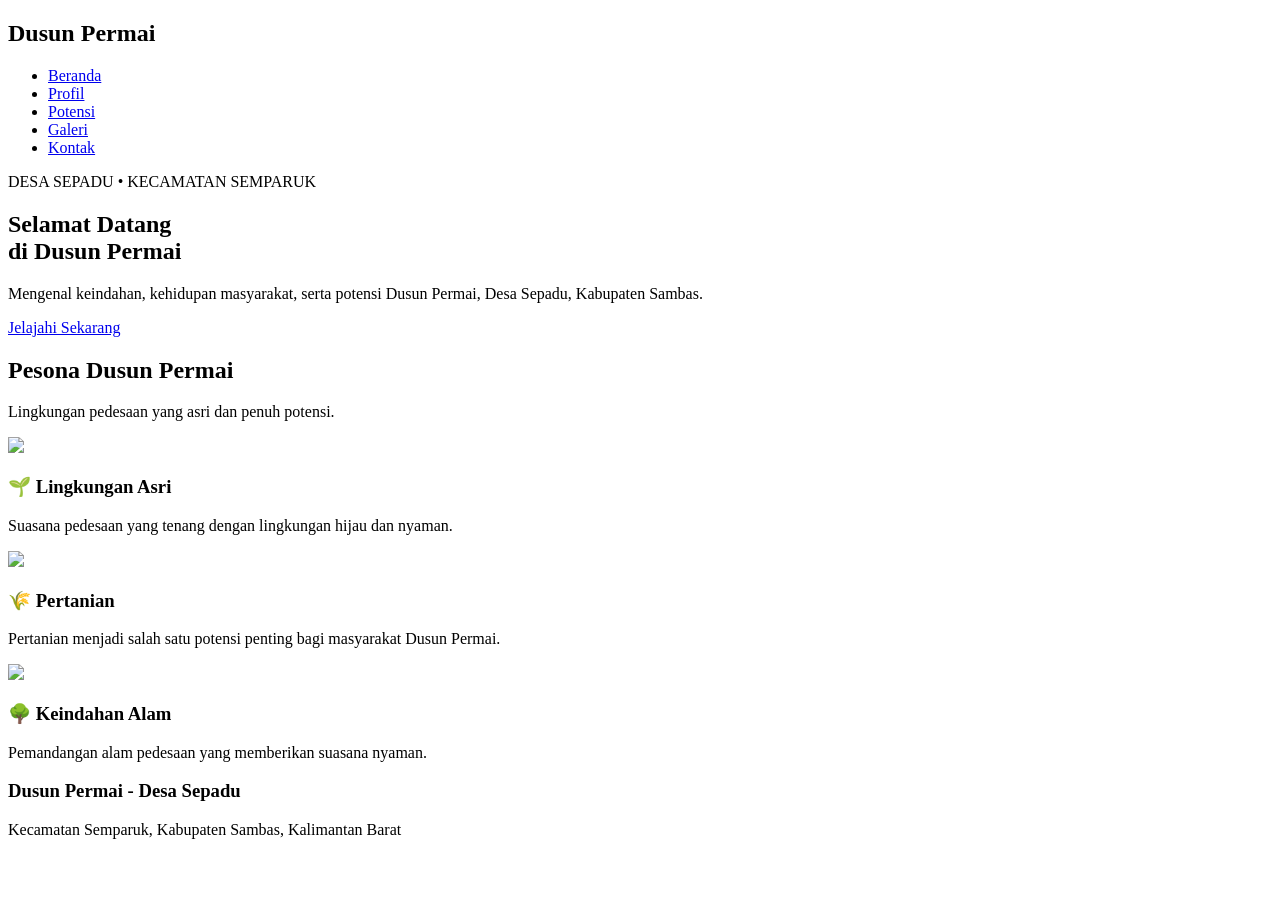
==== index.html @ 36ef9fe7 "Create index.html" ====
<!DOCTYPE html>
<html lang="id">
<head>
    <meta charset="UTF-8">
    <meta name="viewport" content="width=device-width, initial-scale=1.0">
    <title>Dusun Permai | Desa Sepadu</title>
    <link rel="stylesheet" href="style.css">
</head>

<body>

<header>
    <nav>
        <h2>Dusun <span>Permai</span></h2>

        <ul>
            <li><a href="index.html">Beranda</a></li>
            <li><a href="profil.html">Profil</a></li>
            <li><a href="potensi.html">Potensi</a></li>
            <li><a href="galeri.html">Galeri</a></li>
            <li><a href="kontak.html">Kontak</a></li>
        </ul>
    </nav>
</header>

<section class="hero">
    <div class="hero-content">
        <p>DESA SEPADU • KECAMATAN SEMPARUK</p>

        <h1>Selamat Datang<br>
        di Dusun Permai</h1>

        <p>
            Mengenal keindahan, kehidupan masyarakat,
            serta potensi Dusun Permai, Desa Sepadu,
            Kabupaten Sambas.
        </p>

        <a href="profil.html" class="btn">Jelajahi Sekarang</a>
    </div>
</section>

<section class="section">
    <div class="title">
        <h2>Pesona Dusun Permai</h2>
        <p>Lingkungan pedesaan yang asri dan penuh potensi.</p>
    </div>

    <div class="cards">

        <div class="card">
            <img src="https://images.unsplash.com/photo-1500382017468-9049fed747ef?auto=format&fit=crop&w=1000&q=80">
            <h3>🌱 Lingkungan Asri</h3>
            <p>
                Suasana pedesaan yang tenang dengan
                lingkungan hijau dan nyaman.
            </p>
        </div>

        <div class="card">
            <img src="https://images.unsplash.com/photo-1464226184884-fa280b87c399?auto=format&fit=crop&w=1000&q=80">
            <h3>🌾 Pertanian</h3>
            <p>
                Pertanian menjadi salah satu potensi
                penting bagi masyarakat Dusun Permai.
            </p>
        </div>

        <div class="card">
            <img src="https://images.unsplash.com/photo-1501854140801-50d01698950b?auto=format&fit=crop&w=1000&q=80">
            <h3>🌳 Keindahan Alam</h3>
            <p>
                Pemandangan alam pedesaan yang
                memberikan suasana nyaman.
            </p>
        </div>

    </div>
</section>

<footer>
    <h3>Dusun Permai - Desa Sepadu</h3>
    <p>Kecamatan Semparuk, Kabupaten Sambas, Kalimantan Barat</p>
</footer>

<script src="script.js"></script>

</body>
</html>
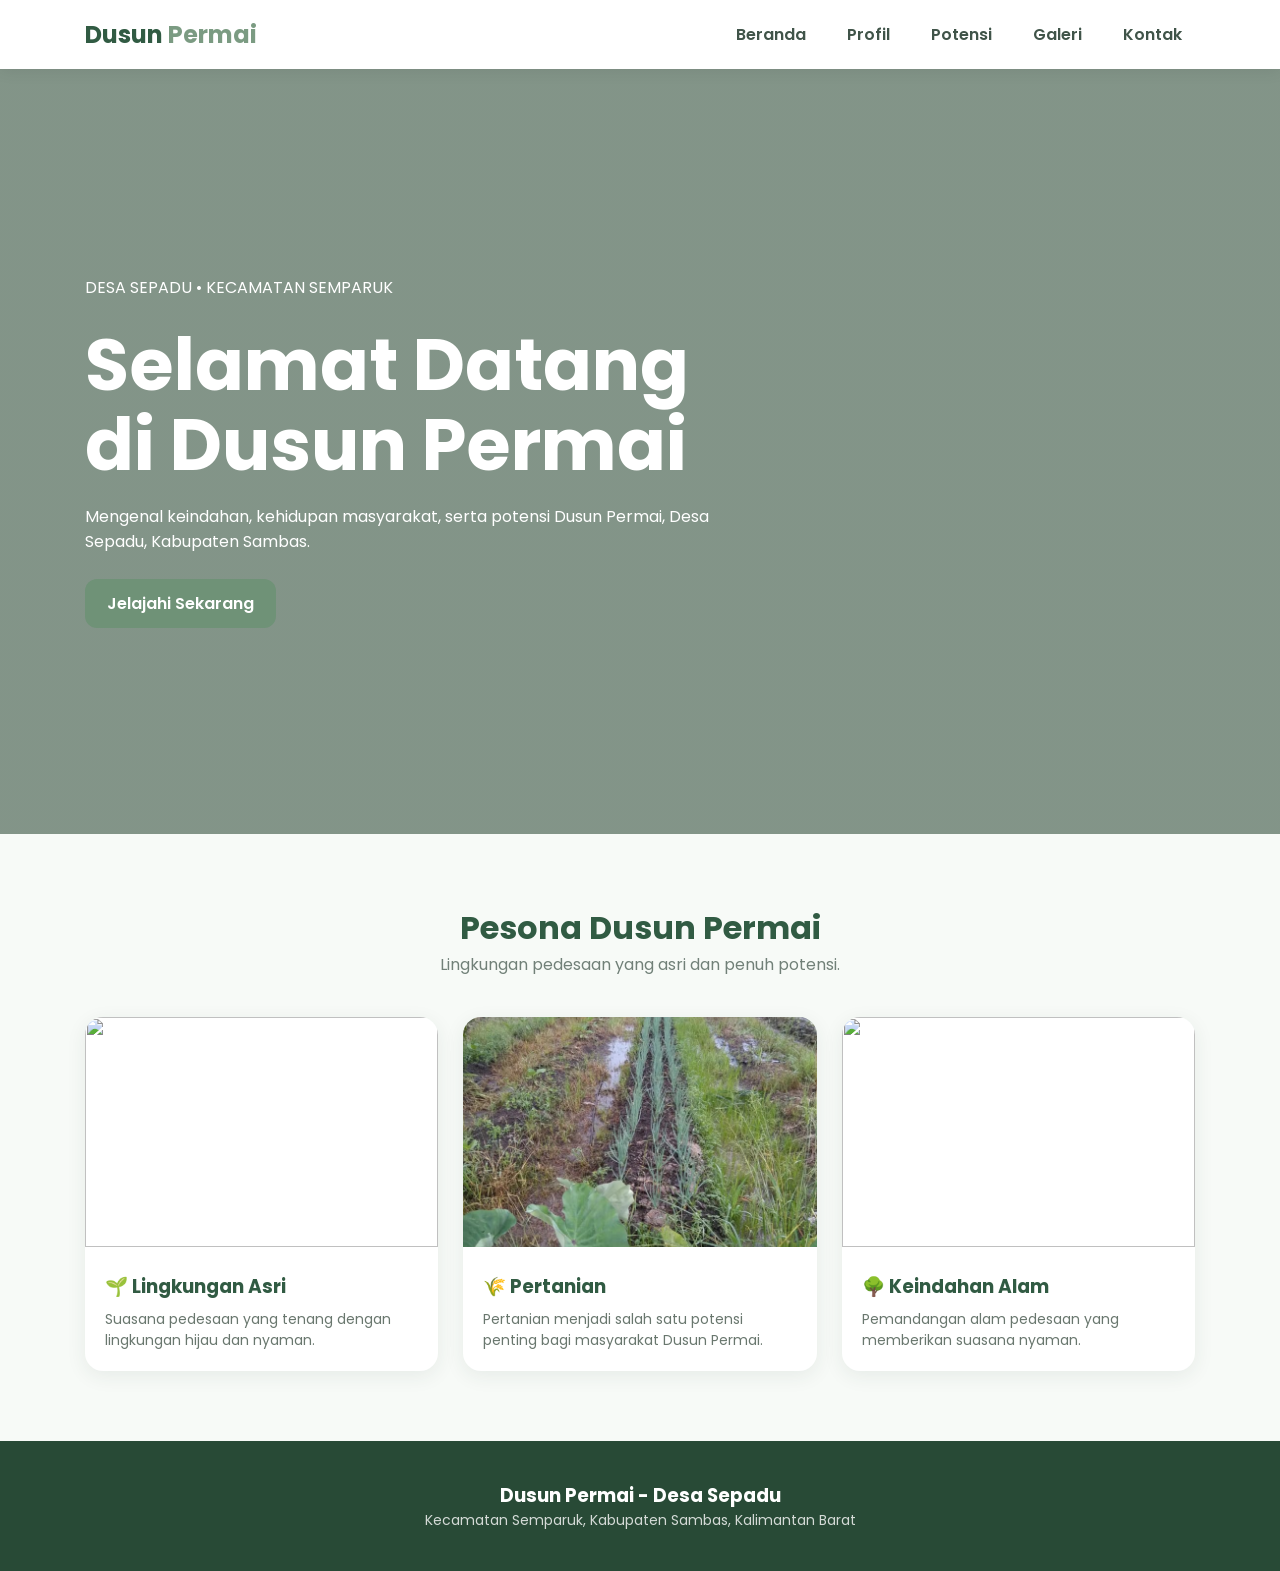
==== commit ad39265a: "Update index.html" ====
--- a/index.html
+++ b/index.html
@@ -58,7 +58,7 @@
         </div>
 
         <div class="card">
-            <img src="https://images.unsplash.com/photo-1464226184884-fa280b87c399?auto=format&fit=crop&w=1000&q=80">
+            <img src="IMG-20260902-WA0104.jpg">
             <h3>🌾 Pertanian</h3>
             <p>
                 Pertanian menjadi salah satu potensi
--- a/style.css
+++ b/style.css
@@ -0,0 +1,299 @@
+@import url('https://fonts.googleapis.com/css2?family=Poppins:wght@300;400;500;600;700;800&display=swap');
+
+* {
+    margin: 0;
+    padding: 0;
+    box-sizing: border-box;
+}
+
+html {
+    scroll-behavior: smooth;
+}
+
+body {
+    font-family: 'Poppins', sans-serif;
+    background: #f7faf7;
+    color: #304338;
+}
+
+header {
+    background: white;
+    position: sticky;
+    top: 0;
+    z-index: 1000;
+    box-shadow: 0 2px 15px rgba(0,0,0,.08);
+}
+
+nav {
+    max-width: 1150px;
+    margin: auto;
+    padding: 17px 20px;
+
+    display: flex;
+    align-items: center;
+    justify-content: space-between;
+}
+
+nav h2 {
+    color: #315b43;
+}
+
+nav h2 span {
+    color: #7b9b82;
+}
+
+nav ul {
+    display: flex;
+    gap: 15px;
+    list-style: none;
+}
+
+nav a {
+    color: #405449;
+    text-decoration: none;
+    font-weight: 600;
+    padding: 9px 13px;
+    border-radius: 10px;
+}
+
+nav a:hover {
+    background: #e8f1ea;
+    color: #315b43;
+}
+
+/* HERO */
+
+.hero {
+    min-height: 85vh;
+
+    display: flex;
+    align-items: center;
+
+    background:
+    linear-gradient(
+        rgba(35,65,45,.55),
+        rgba(35,65,45,.55)
+    ),
+    url("https://images.unsplash.com/photo-1500530855697-b586d89ba3ee?auto=format&fit=crop&w=1800&q=85");
+
+    background-size: cover;
+    background-position: center;
+}
+
+.hero-content {
+    max-width: 1150px;
+    width: 100%;
+    margin: auto;
+    padding: 30px 20px;
+    color: white;
+}
+
+.hero-content h1 {
+    font-size: clamp(40px, 7vw, 72px);
+    line-height: 1.1;
+    margin: 20px 0;
+}
+
+.hero-content p {
+    max-width: 650px;
+    margin-bottom: 25px;
+}
+
+/* BUTTON */
+
+.btn {
+    display: inline-block;
+    background: #6f9277;
+    color: white;
+
+    padding: 12px 22px;
+    border-radius: 12px;
+
+    text-decoration: none;
+    font-weight: 600;
+}
+
+.btn:hover {
+    background: #52755b;
+}
+
+/* SECTION */
+
+.section {
+    max-width: 1150px;
+    margin: auto;
+    padding: 70px 20px;
+}
+
+.title {
+    text-align: center;
+    margin-bottom: 40px;
+}
+
+.title h2 {
+    font-size: 32px;
+    color: #315b43;
+}
+
+.title p {
+    color: #718078;
+}
+
+/* CARDS */
+
+.cards {
+    display: grid;
+    grid-template-columns: repeat(3, 1fr);
+    gap: 25px;
+}
+
+.card {
+    background: white;
+    border-radius: 18px;
+    overflow: hidden;
+
+    box-shadow: 0 5px 20px rgba(38,65,47,.08);
+
+    padding-bottom: 20px;
+}
+
+.card img {
+    width: 100%;
+    height: 230px;
+    object-fit: cover;
+}
+
+.card h3,
+.card p {
+    margin-left: 20px;
+    margin-right: 20px;
+}
+
+.card h3 {
+    color: #315b43;
+    margin-top: 18px;
+}
+
+.card p {
+    color: #69776e;
+    font-size: 14px;
+    margin-top: 8px;
+}
+
+/* PAGE HEADER */
+
+.page-header {
+    padding: 90px 20px;
+    text-align: center;
+
+    color: white;
+
+    background:
+    linear-gradient(
+        rgba(42,76,54,.75),
+        rgba(42,76,54,.75)
+    ),
+    url("https://images.unsplash.com/photo-1473448912268-2022ce9509d8?auto=format&fit=crop&w=1600&q=85");
+
+    background-size: cover;
+    background-position: center;
+}
+
+.page-header h1 {
+    font-size: 45px;
+}
+
+/* CONTENT */
+
+.content {
+    background: white;
+    padding: 30px;
+    border-radius: 18px;
+
+    box-shadow: 0 5px 20px rgba(0,0,0,.06);
+
+    margin-bottom: 30px;
+}
+
+.content h2 {
+    color: #315b43;
+    margin-bottom: 15px;
+}
+
+.info {
+    background: #eaf2eb;
+    padding: 25px;
+    border-radius: 16px;
+}
+
+.info h3 {
+    color: #315b43;
+    margin-bottom: 10px;
+}
+
+/* GALLERY */
+
+.gallery {
+    display: grid;
+    grid-template-columns: repeat(3, 1fr);
+    gap: 18px;
+}
+
+.gallery img {
+    width: 100%;
+    height: 250px;
+
+    object-fit: cover;
+
+    border-radius: 16px;
+
+    transition: .3s;
+}
+
+.gallery img:hover {
+    transform: scale(1.03);
+}
+
+/* FOOTER */
+
+footer {
+    background: #284a36;
+    color: white;
+
+    text-align: center;
+
+    padding: 40px 20px;
+}
+
+footer p {
+    opacity: .8;
+    font-size: 14px;
+}
+
+/* HP */
+
+@media (max-width: 800px) {
+
+    nav {
+        flex-direction: column;
+        gap: 15px;
+    }
+
+    nav ul {
+        flex-wrap: wrap;
+        justify-content: center;
+    }
+
+    .cards {
+        grid-template-columns: 1fr;
+    }
+
+    .gallery {
+        grid-template-columns: 1fr;
+    }
+
+    .page-header h1 {
+        font-size: 36px;
+    }
+
+  }
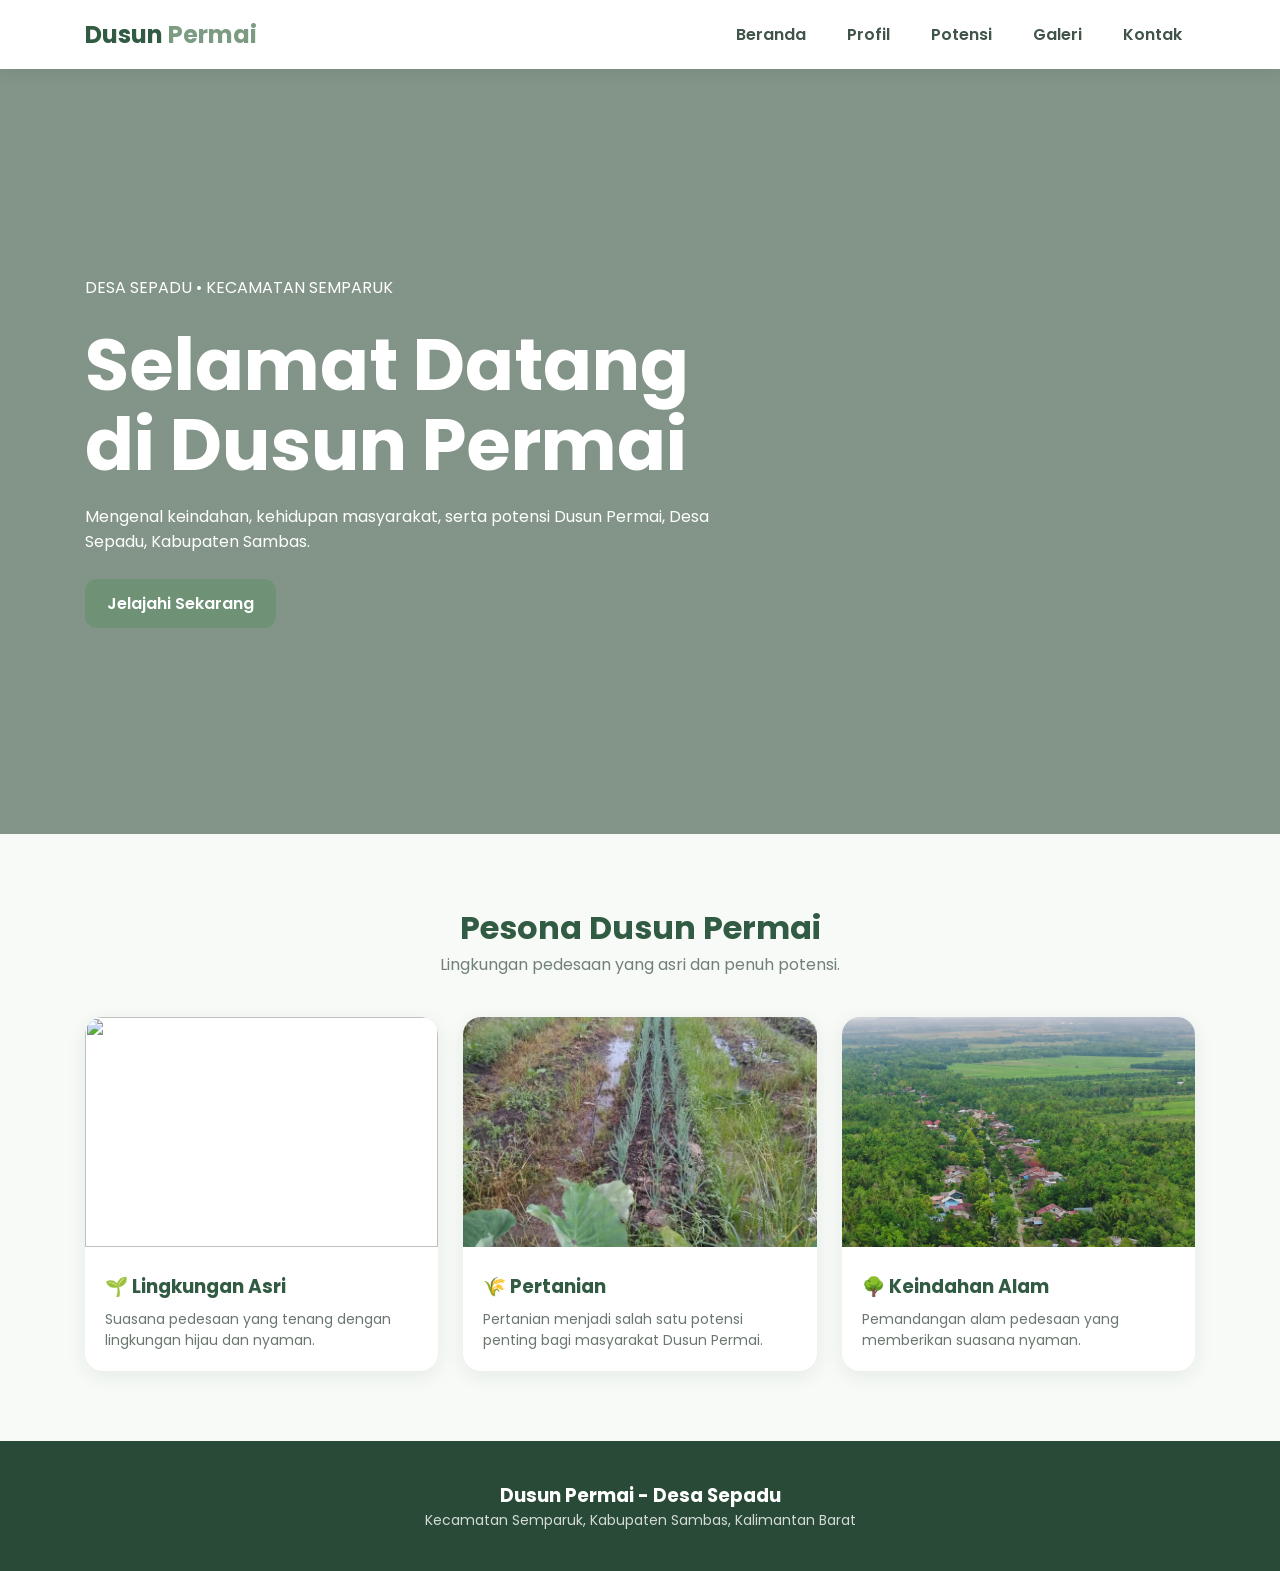
==== commit bff5a78a: "Update index.html" ====
--- a/index.html
+++ b/index.html
@@ -67,7 +67,7 @@
         </div>
 
         <div class="card">
-            <img src="https://images.unsplash.com/photo-1501854140801-50d01698950b?auto=format&fit=crop&w=1000&q=80">
+            <img src="file_000000004e2881f5bd64ad4108eb7984.png">
             <h3>🌳 Keindahan Alam</h3>
             <p>
                 Pemandangan alam pedesaan yang
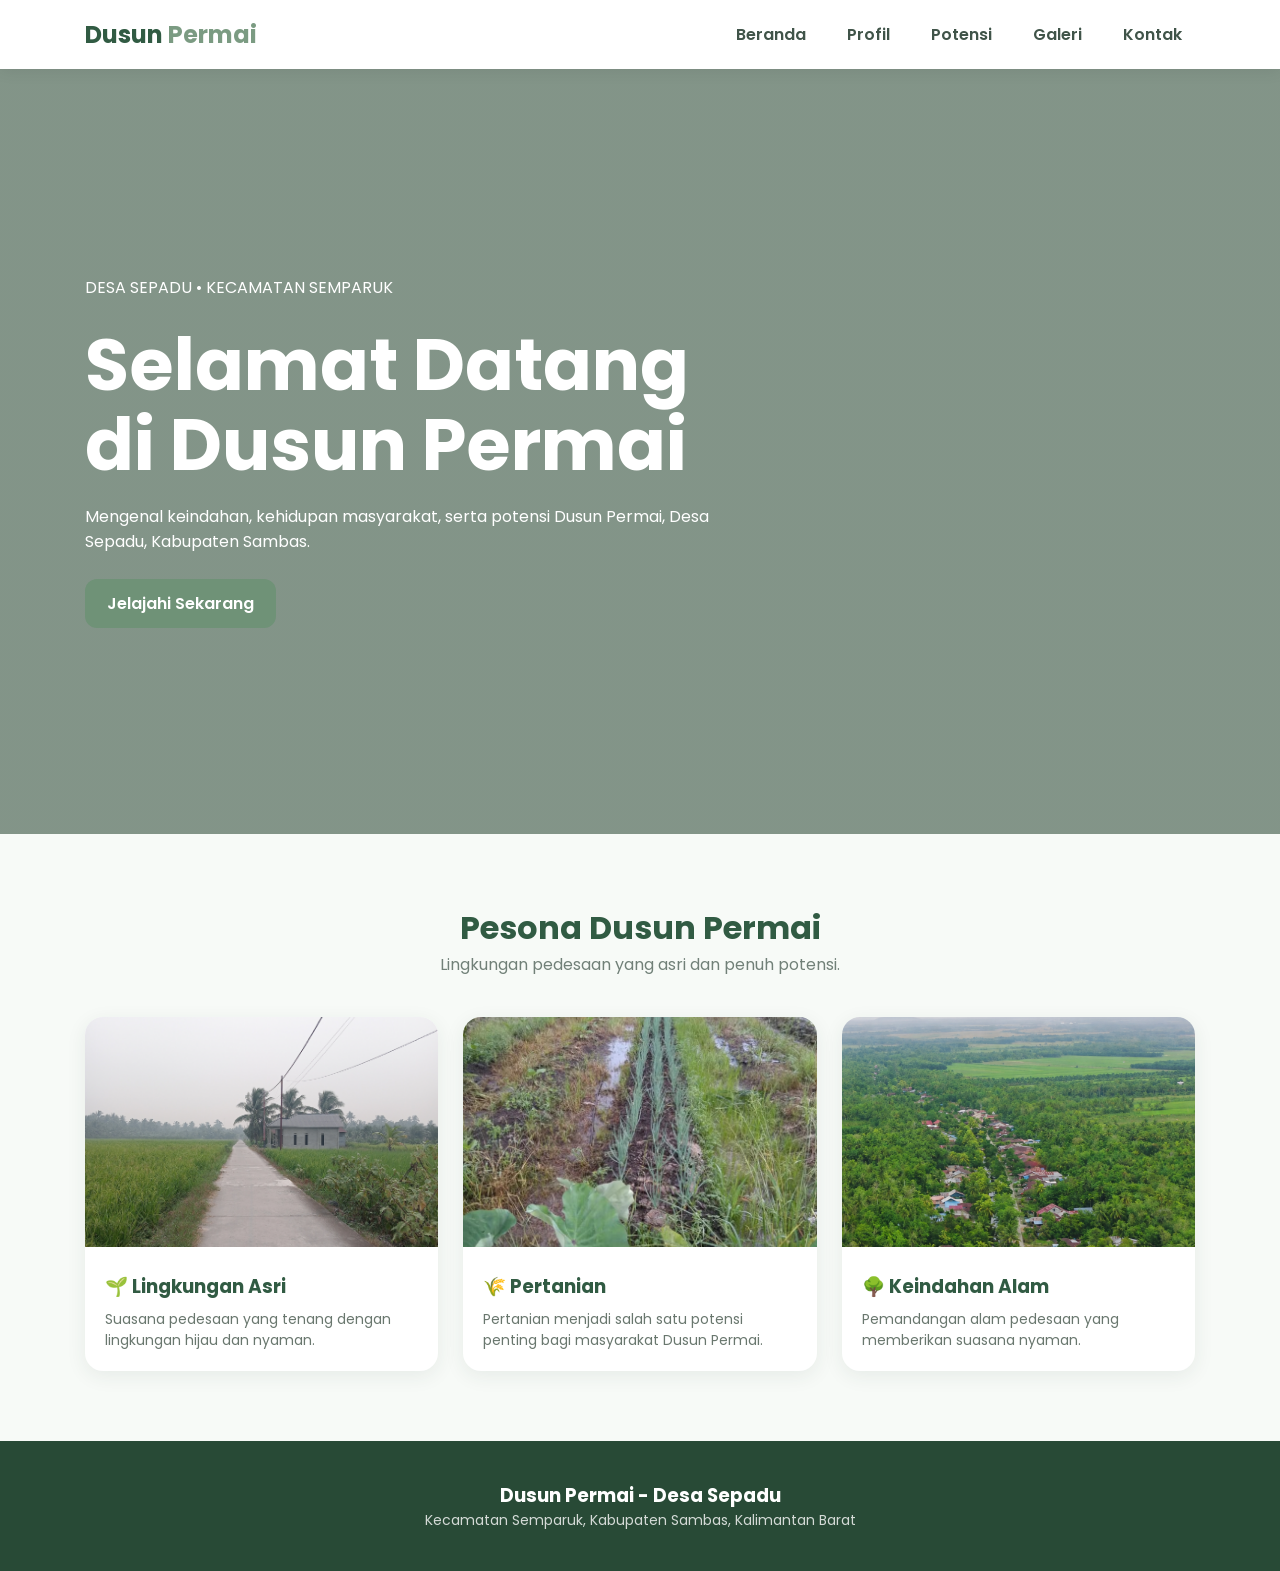
==== commit af819f8f: "Update index.html" ====
--- a/index.html
+++ b/index.html
@@ -49,7 +49,7 @@
     <div class="cards">
 
         <div class="card">
-            <img src="https://images.unsplash.com/photo-1500382017468-9049fed747ef?auto=format&fit=crop&w=1000&q=80">
+            <img src="IMG20260829140550.jpg">
             <h3>🌱 Lingkungan Asri</h3>
             <p>
                 Suasana pedesaan yang tenang dengan
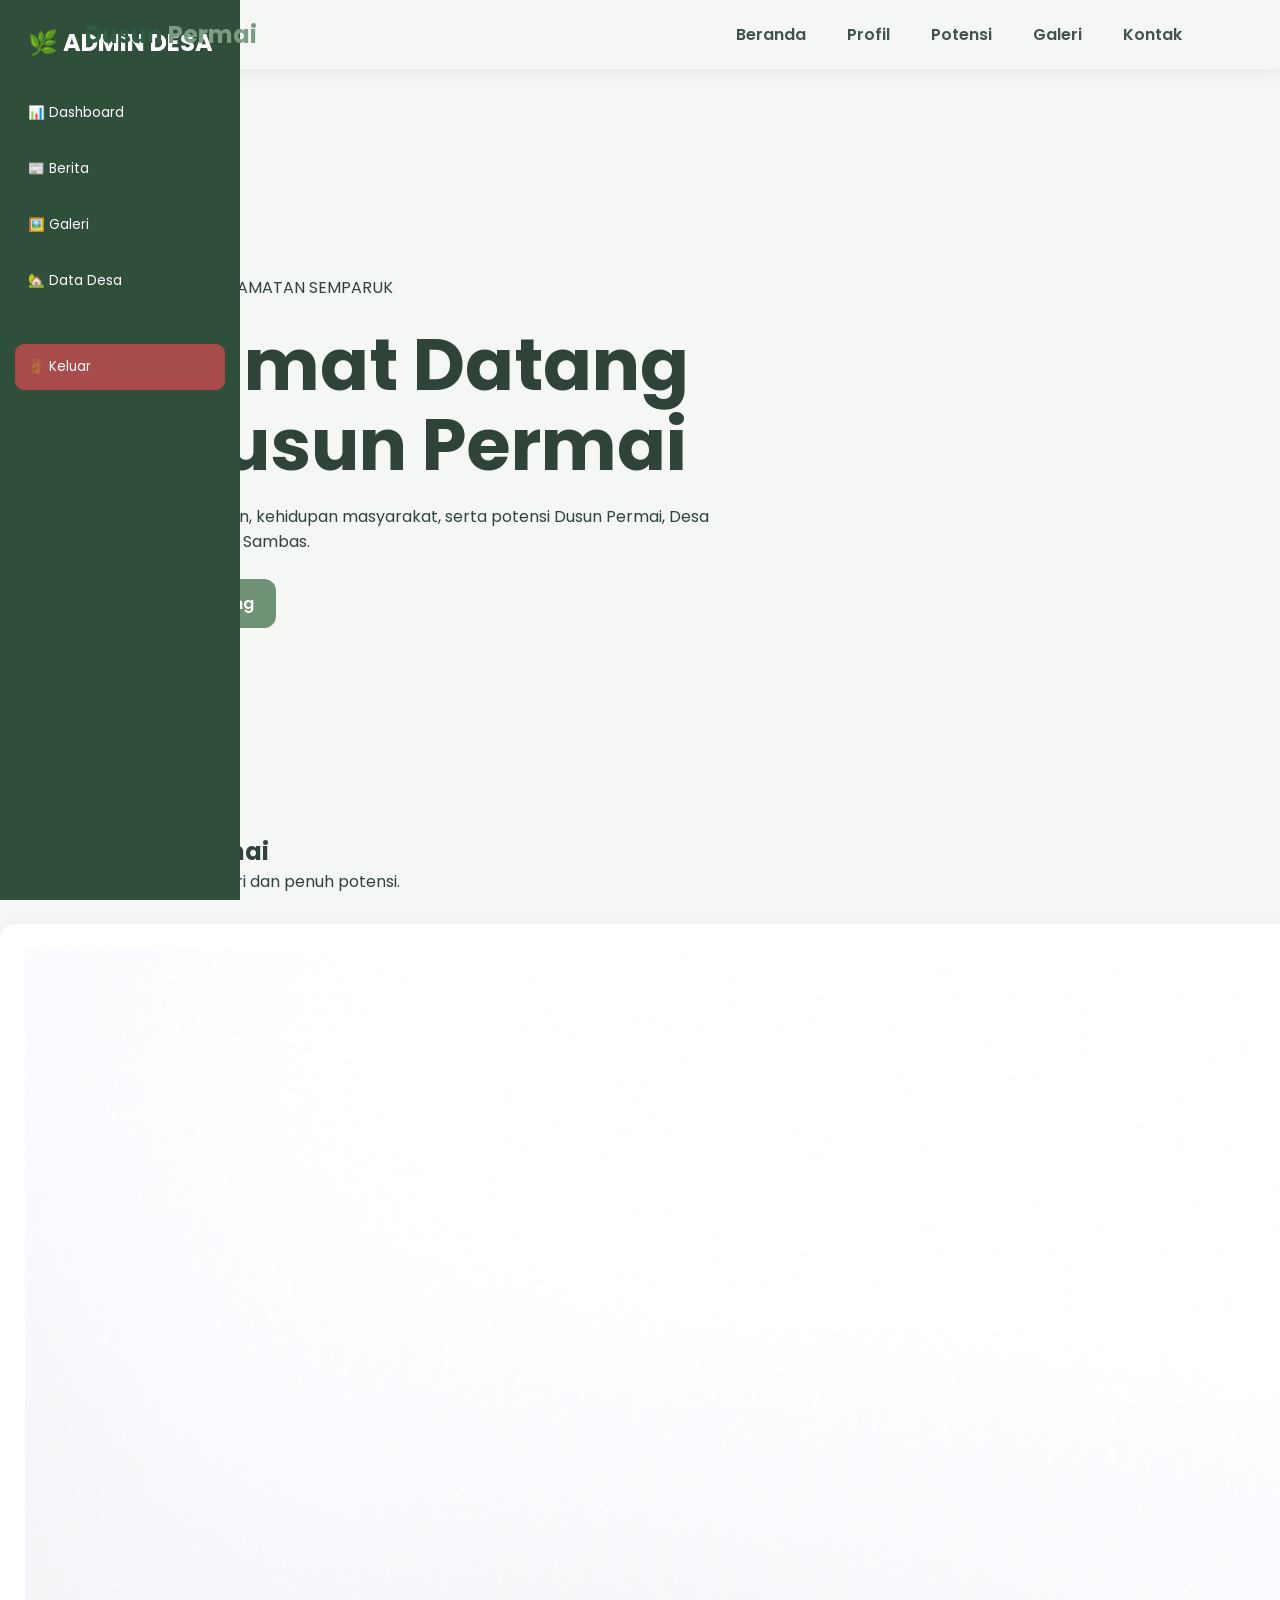
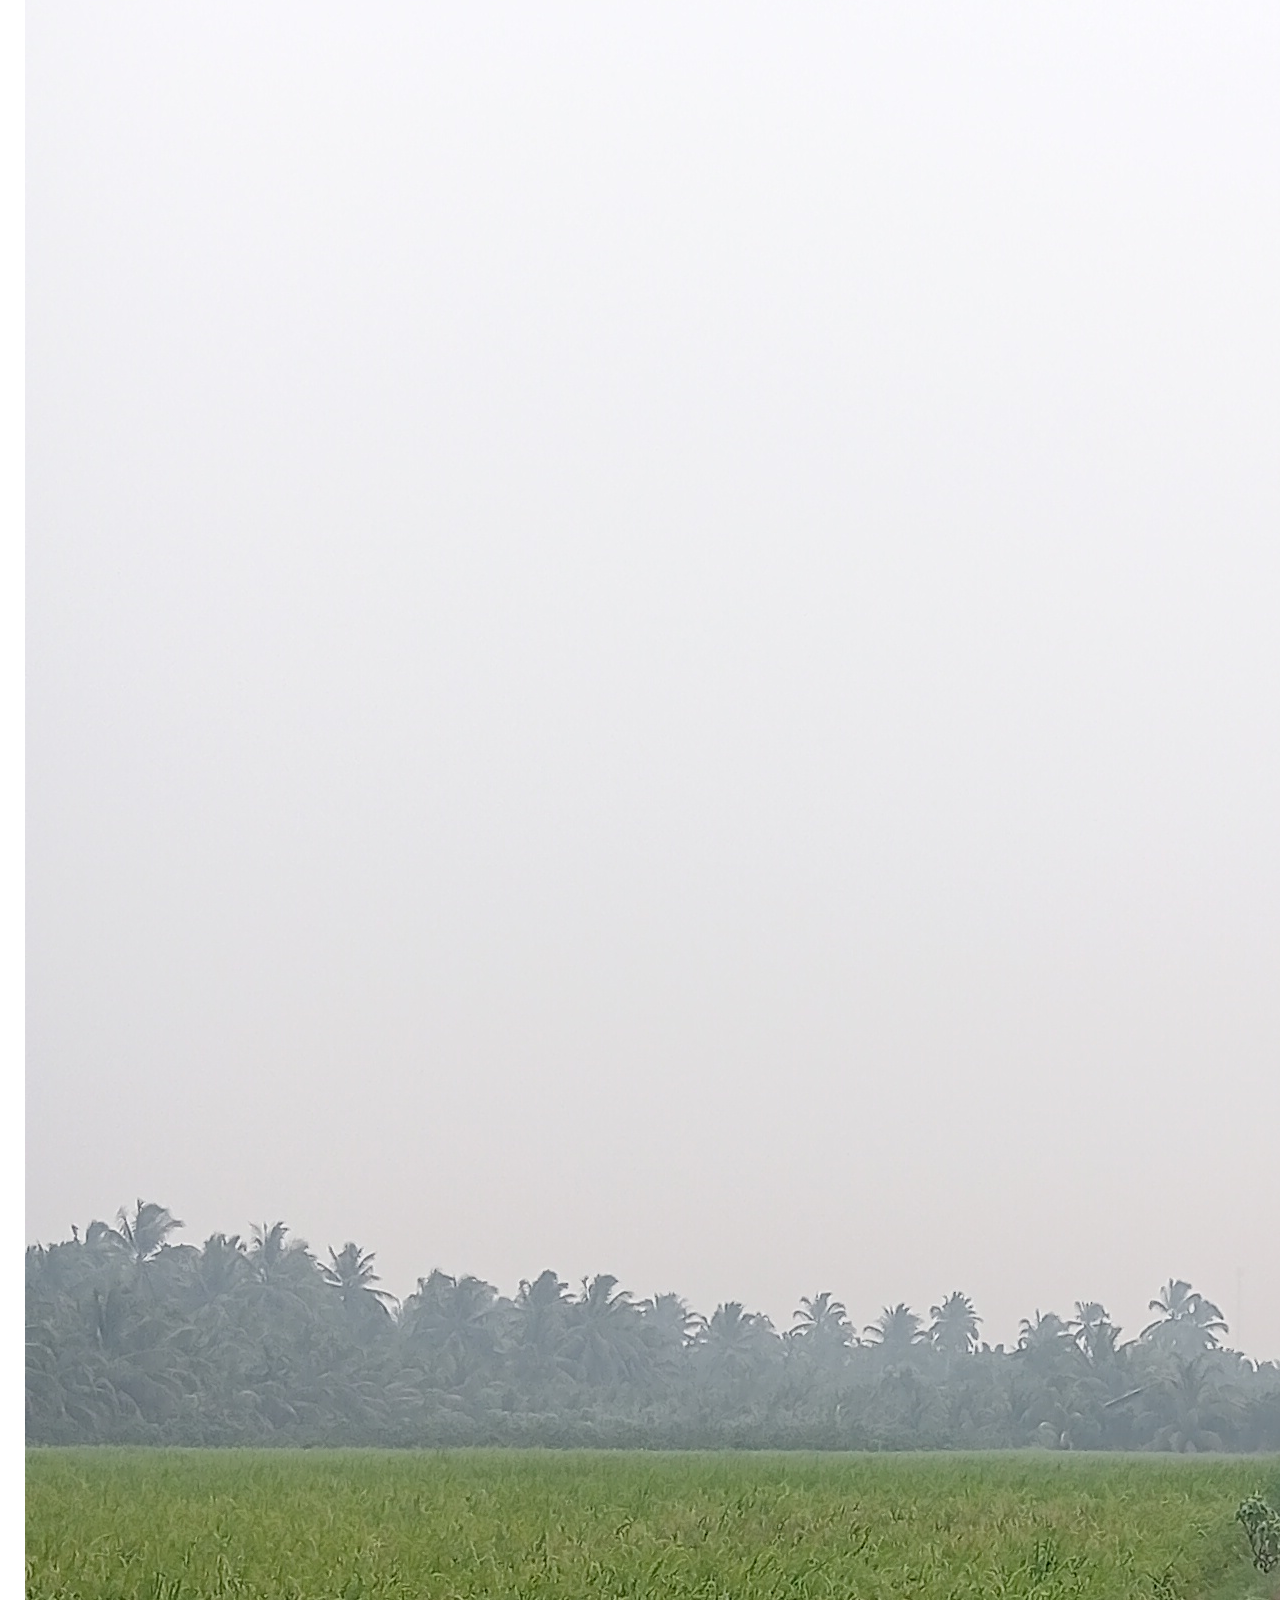
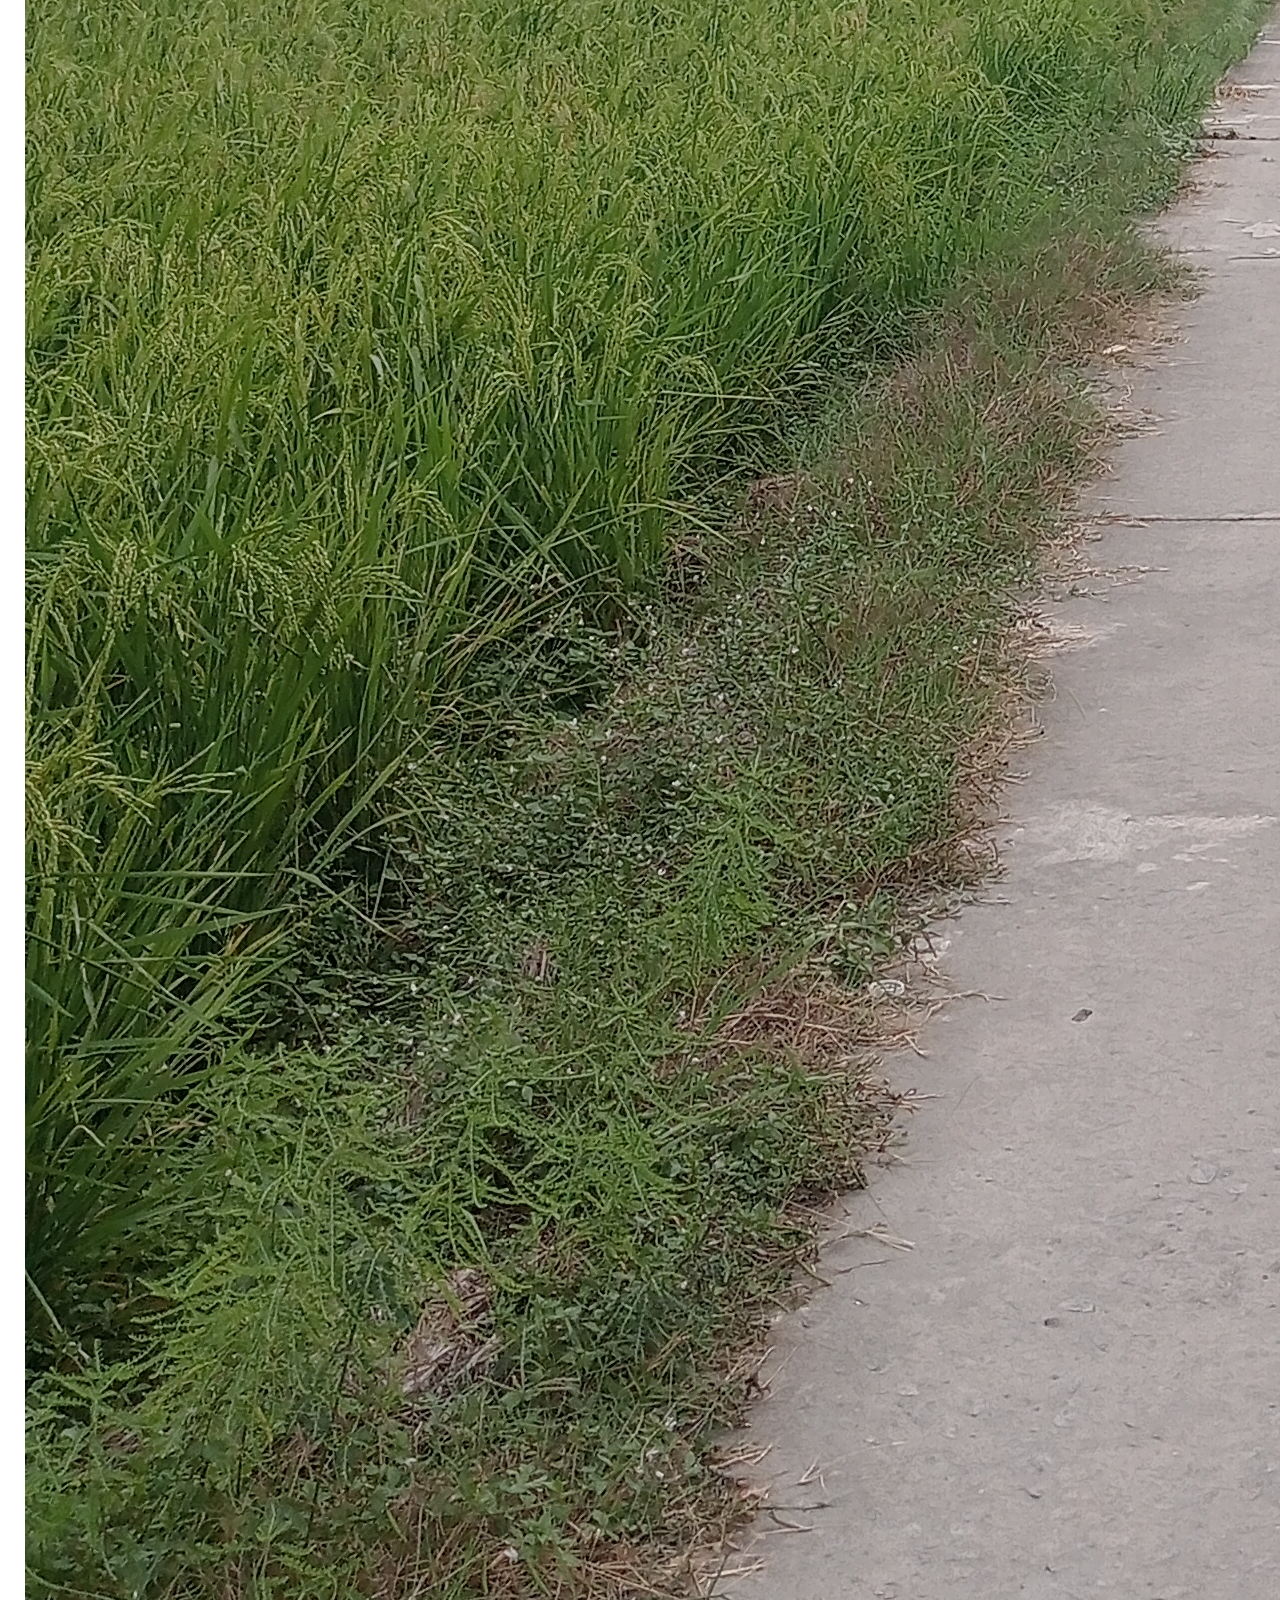
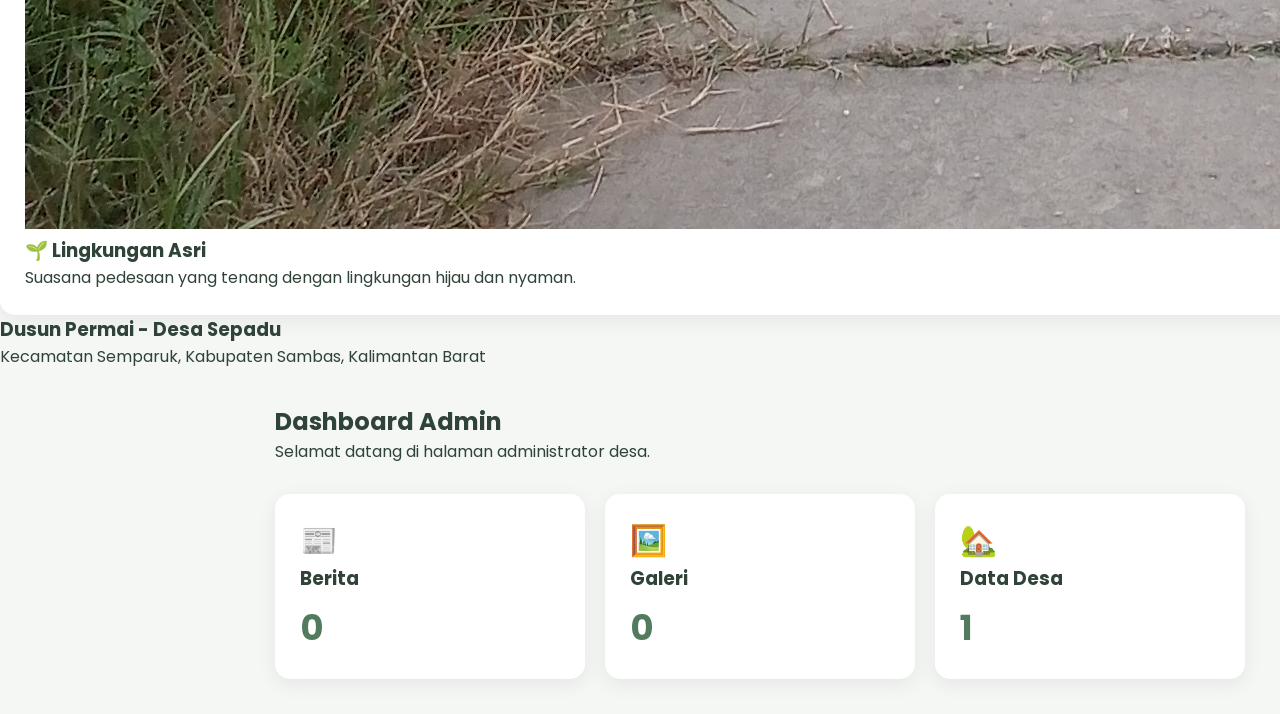
==== commit 9375e807: "Update index.html" ====
--- a/index.html
+++ b/index.html
@@ -87,3 +87,649 @@
 
 </body>
 </html>
+<!DOCTYPE html>
+<html lang="id">
+<head>
+<meta charset="UTF-8">
+<meta name="viewport" content="width=device-width, initial-scale=1.0">
+<title>Admin Panel Desa</title>
+
+<style>
+@import url('https://fonts.googleapis.com/css2?family=Poppins:wght@300;400;500;600;700&display=swap');
+
+*{
+    margin:0;
+    padding:0;
+    box-sizing:border-box;
+}
+
+body{
+    font-family:'Poppins',sans-serif;
+    background:#f4f7f4;
+    color:#304338;
+}
+
+/* SIDEBAR */
+.sidebar{
+    position:fixed;
+    left:0;
+    top:0;
+    width:240px;
+    height:100vh;
+    background:#304f3b;
+    padding:25px 15px;
+    color:white;
+}
+
+.sidebar h2{
+    text-align:center;
+    margin-bottom:30px;
+}
+
+.sidebar button{
+    width:100%;
+    padding:13px;
+    margin-bottom:10px;
+    border:0;
+    border-radius:9px;
+    background:transparent;
+    color:white;
+    text-align:left;
+    font-family:inherit;
+    cursor:pointer;
+}
+
+.sidebar button:hover{
+    background:#496b53;
+}
+
+.logout{
+    margin-top:30px;
+    background:#a84b4b !important;
+}
+
+/* CONTENT */
+.content{
+    margin-left:240px;
+    padding:35px;
+}
+
+.page{
+    display:none;
+}
+
+.page.active{
+    display:block;
+}
+
+/* CARD */
+.cards{
+    display:grid;
+    grid-template-columns:repeat(3,1fr);
+    gap:20px;
+    margin-top:30px;
+}
+
+.card{
+    background:white;
+    padding:25px;
+    border-radius:15px;
+    box-shadow:0 5px 20px rgba(0,0,0,.07);
+}
+
+.card span{
+    font-size:30px;
+}
+
+.card h2{
+    color:#527a5d;
+    font-size:35px;
+    margin-top:8px;
+}
+
+/* FORM */
+.form{
+    background:white;
+    padding:25px;
+    margin-top:25px;
+    border-radius:15px;
+    box-shadow:0 5px 20px rgba(0,0,0,.06);
+}
+
+.form input,
+.form textarea{
+    width:100%;
+    padding:13px;
+    margin:8px 0 15px;
+    border:1px solid #ddd;
+    border-radius:9px;
+    font-family:inherit;
+}
+
+.form textarea{
+    height:130px;
+    resize:vertical;
+}
+
+.form button{
+    padding:12px 20px;
+    border:0;
+    border-radius:8px;
+    background:#527a5d;
+    color:white;
+    cursor:pointer;
+}
+
+/* BERITA */
+.berita{
+    background:white;
+    padding:20px;
+    margin-top:15px;
+    border-radius:12px;
+}
+
+.hapus{
+    margin-top:12px;
+    padding:8px 15px;
+    border:0;
+    border-radius:7px;
+    background:#b84c4c;
+    color:white;
+    cursor:pointer;
+}
+
+/* GALERI */
+.gallery{
+    display:grid;
+    grid-template-columns:repeat(3,1fr);
+    gap:20px;
+    margin-top:25px;
+}
+
+.foto{
+    background:white;
+    padding:12px;
+    border-radius:12px;
+}
+
+.foto img{
+    width:100%;
+    height:180px;
+    object-fit:cover;
+    border-radius:8px;
+}
+
+.foto h4{
+    margin:10px 0;
+}
+
+/* RESPONSIVE */
+@media(max-width:800px){
+
+    .sidebar{
+        width:190px;
+    }
+
+    .content{
+        margin-left:190px;
+    }
+
+    .cards{
+        grid-template-columns:1fr;
+    }
+
+    .gallery{
+        grid-template-columns:1fr;
+    }
+}
+
+@media(max-width:600px){
+
+    .sidebar{
+        position:relative;
+        width:100%;
+        height:auto;
+    }
+
+    .sidebar button{
+        display:inline-block;
+        width:auto;
+    }
+
+    .content{
+        margin-left:0;
+        padding:20px;
+    }
+}
+</style>
+</head>
+
+<body>
+
+<!-- SIDEBAR -->
+<aside class="sidebar">
+
+    <h2>🌿 ADMIN DESA</h2>
+
+    <button onclick="buka('dashboard')">
+        📊 Dashboard
+    </button>
+
+    <button onclick="buka('berita')">
+        📰 Berita
+    </button>
+
+    <button onclick="buka('galeri')">
+        🖼️ Galeri
+    </button>
+
+    <button onclick="buka('desa')">
+        🏡 Data Desa
+    </button>
+
+    <button class="logout" onclick="logout()">
+        🚪 Keluar
+    </button>
+
+</aside>
+
+
+<!-- CONTENT -->
+<main class="content">
+
+    <!-- DASHBOARD -->
+    <section id="dashboard" class="page active">
+
+        <h1>Dashboard Admin</h1>
+        <p>Selamat datang di halaman administrator desa.</p>
+
+        <div class="cards">
+
+            <div class="card">
+                <span>📰</span>
+                <h3>Berita</h3>
+                <h2 id="totalBerita">0</h2>
+            </div>
+
+            <div class="card">
+                <span>🖼️</span>
+                <h3>Galeri</h3>
+                <h2 id="totalGaleri">0</h2>
+            </div>
+
+            <div class="card">
+                <span>🏡</span>
+                <h3>Data Desa</h3>
+                <h2>1</h2>
+            </div>
+
+        </div>
+
+    </section>
+
+
+    <!-- BERITA -->
+    <section id="berita" class="page">
+
+        <h1>📰 Kelola Berita</h1>
+
+        <div class="form">
+
+            <input
+                type="text"
+                id="judul"
+                placeholder="Judul berita">
+
+            <textarea
+                id="isi"
+                placeholder="Isi berita"></textarea>
+
+            <button onclick="tambahBerita()">
+                + Tambah Berita
+            </button>
+
+        </div>
+
+        <div id="daftarBerita"></div>
+
+    </section>
+
+
+    <!-- GALERI -->
+    <section id="galeri" class="page">
+
+        <h1>🖼️ Kelola Galeri</h1>
+
+        <div class="form">
+
+            <input
+                type="text"
+                id="namaFoto"
+                placeholder="Nama foto">
+
+            <input
+                type="text"
+                id="linkFoto"
+                placeholder="Link URL gambar">
+
+            <button onclick="tambahFoto()">
+                + Tambah Foto
+            </button>
+
+        </div>
+
+        <div id="daftarGaleri" class="gallery"></div>
+
+    </section>
+
+
+    <!-- DATA DESA -->
+    <section id="desa" class="page">
+
+        <h1>🏡 Data Desa</h1>
+
+        <div class="form">
+
+            <label>Nama Desa</label>
+            <input
+                type="text"
+                id="namaDesa"
+                value="Dusun Permai">
+
+            <label>Kecamatan</label>
+            <input
+                type="text"
+                id="kecamatan"
+                value="Semparuk">
+
+            <label>Kabupaten</label>
+            <input
+                type="text"
+                id="kabupaten"
+                value="Sambas">
+
+            <label>Deskripsi</label>
+            <textarea id="deskripsi">Dusun Permai merupakan kawasan pedesaan yang indah, asri dan nyaman.</textarea>
+
+            <button onclick="simpanData()">
+                💾 Simpan Data
+            </button>
+
+            <p id="pesan" style="margin-top:15px;"></p>
+
+        </div>
+
+    </section>
+
+</main>
+
+
+<script>
+
+/* PINDAH HALAMAN */
+
+function buka(id){
+
+    document
+    .querySelectorAll('.page')
+    .forEach(function(page){
+        page.classList.remove('active');
+    });
+
+    document
+    .getElementById(id)
+    .classList.add('active');
+}
+
+
+/* TAMBAH BERITA */
+
+function tambahBerita(){
+
+    let judul =
+        document.getElementById('judul').value;
+
+    let isi =
+        document.getElementById('isi').value;
+
+    if(judul === '' || isi === ''){
+
+        alert('Judul dan isi berita harus diisi!');
+
+        return;
+    }
+
+    let berita =
+        JSON.parse(localStorage.getItem('berita')) || [];
+
+    berita.push({
+        judul:judul,
+        isi:isi
+    });
+
+    localStorage.setItem(
+        'berita',
+        JSON.stringify(berita)
+    );
+
+    document.getElementById('judul').value='';
+    document.getElementById('isi').value='';
+
+    tampilkanBerita();
+}
+
+
+/* TAMPILKAN BERITA */
+
+function tampilkanBerita(){
+
+    let berita =
+        JSON.parse(localStorage.getItem('berita')) || [];
+
+    let box =
+        document.getElementById('daftarBerita');
+
+    box.innerHTML='';
+
+    berita.forEach(function(item,index){
+
+        box.innerHTML += `
+
+        <div class="berita">
+
+            <h3>${item.judul}</h3>
+
+            <p>${item.isi}</p>
+
+            <button
+                class="hapus"
+                onclick="hapusBerita(${index})">
+
+                Hapus
+
+            </button>
+
+        </div>
+
+        `;
+    });
+
+    document.getElementById(
+        'totalBerita'
+    ).innerText=berita.length;
+}
+
+
+/* HAPUS BERITA */
+
+function hapusBerita(index){
+
+    let berita =
+        JSON.parse(localStorage.getItem('berita')) || [];
+
+    berita.splice(index,1);
+
+    localStorage.setItem(
+        'berita',
+        JSON.stringify(berita)
+    );
+
+    tampilkanBerita();
+}
+
+
+/* TAMBAH FOTO */
+
+function tambahFoto(){
+
+    let nama =
+        document.getElementById('namaFoto').value;
+
+    let link =
+        document.getElementById('linkFoto').value;
+
+    if(nama === '' || link === ''){
+
+        alert('Nama dan link foto harus diisi!');
+
+        return;
+    }
+
+    let galeri =
+        JSON.parse(localStorage.getItem('galeri')) || [];
+
+    galeri.push({
+        nama:nama,
+        link:link
+    });
+
+    localStorage.setItem(
+        'galeri',
+        JSON.stringify(galeri)
+    );
+
+    document.getElementById('namaFoto').value='';
+    document.getElementById('linkFoto').value='';
+
+    tampilkanGaleri();
+}
+
+
+/* TAMPILKAN GALERI */
+
+function tampilkanGaleri(){
+
+    let galeri =
+        JSON.parse(localStorage.getItem('galeri')) || [];
+
+    let box =
+        document.getElementById('daftarGaleri');
+
+    box.innerHTML='';
+
+    galeri.forEach(function(item,index){
+
+        box.innerHTML += `
+
+        <div class="foto">
+
+            <img
+                src="${item.link}"
+                alt="${item.nama}">
+
+            <h4>${item.nama}</h4>
+
+            <button
+                class="hapus"
+                onclick="hapusFoto(${index})">
+
+                Hapus
+
+            </button>
+
+        </div>
+
+        `;
+    });
+
+    document.getElementById(
+        'totalGaleri'
+    ).innerText=galeri.length;
+}
+
+
+/* HAPUS FOTO */
+
+function hapusFoto(index){
+
+    let galeri =
+        JSON.parse(localStorage.getItem('galeri')) || [];
+
+    galeri.splice(index,1);
+
+    localStorage.setItem(
+        'galeri',
+        JSON.stringify(galeri)
+    );
+
+    tampilkanGaleri();
+}
+
+
+/* SIMPAN DATA DESA */
+
+function simpanData(){
+
+    let data={
+
+        desa:
+        document.getElementById('namaDesa').value,
+
+        kecamatan:
+        document.getElementById('kecamatan').value,
+
+        kabupaten:
+        document.getElementById('kabupaten').value,
+
+        deskripsi:
+        document.getElementById('deskripsi').value
+    };
+
+    localStorage.setItem(
+        'dataDesa',
+        JSON.stringify(data)
+    );
+
+    document.getElementById(
+        'pesan'
+    ).innerHTML =
+    '✅ Data desa berhasil disimpan!';
+}
+
+
+/* LOGOUT */
+
+function logout(){
+
+    if(confirm('Apakah kamu yakin ingin keluar?')){
+
+        window.location.href='index.html';
+
+    }
+}
+
+
+/* JALANKAN SAAT DIBUKA */
+
+window.onload=function(){
+
+    tampilkanBerita();
+
+    tampilkanGaleri();
+
+};
+
+</script>
+
+</body>
+    </html>
--- a/style.css
+++ b/style.css
@@ -12,12 +12,10 @@
 
 body {
     font-family: 'Poppins', sans-serif;
-    background: #f7faf7;
     color: #304338;
 }
 
 header {
-    background: white;
     position: sticky;
     top: 0;
     z-index: 1000;
@@ -28,7 +26,6 @@
     max-width: 1150px;
     margin: auto;
     padding: 17px 20px;
-
     display: flex;
     align-items: center;
     justify-content: space-between;
@@ -57,7 +54,6 @@
 }
 
 nav a:hover {
-    background: #e8f1ea;
     color: #315b43;
 }
 
@@ -65,19 +61,8 @@
 
 .hero {
     min-height: 85vh;
-
     display: flex;
     align-items: center;
-
-    background:
-    linear-gradient(
-        rgba(35,65,45,.55),
-        rgba(35,65,45,.55)
-    ),
-    url("https://images.unsplash.com/photo-1500530855697-b586d89ba3ee?auto=format&fit=crop&w=1800&q=85");
-
-    background-size: cover;
-    background-position: center;
 }
 
 .hero-content {
@@ -85,7 +70,7 @@
     width: 100%;
     margin: auto;
     padding: 30px 20px;
-    color: white;
+    color: #304338;
 }
 
 .hero-content h1 {
@@ -105,195 +90,7 @@
     display: inline-block;
     background: #6f9277;
     color: white;
-
     padding: 12px 22px;
     border-radius: 12px;
-
     text-decoration: none;
-    font-weight: 600;
-}
-
-.btn:hover {
-    background: #52755b;
-}
-
-/* SECTION */
-
-.section {
-    max-width: 1150px;
-    margin: auto;
-    padding: 70px 20px;
-}
-
-.title {
-    text-align: center;
-    margin-bottom: 40px;
-}
-
-.title h2 {
-    font-size: 32px;
-    color: #315b43;
-}
-
-.title p {
-    color: #718078;
-}
-
-/* CARDS */
-
-.cards {
-    display: grid;
-    grid-template-columns: repeat(3, 1fr);
-    gap: 25px;
-}
-
-.card {
-    background: white;
-    border-radius: 18px;
-    overflow: hidden;
-
-    box-shadow: 0 5px 20px rgba(38,65,47,.08);
-
-    padding-bottom: 20px;
-}
-
-.card img {
-    width: 100%;
-    height: 230px;
-    object-fit: cover;
-}
-
-.card h3,
-.card p {
-    margin-left: 20px;
-    margin-right: 20px;
-}
-
-.card h3 {
-    color: #315b43;
-    margin-top: 18px;
-}
-
-.card p {
-    color: #69776e;
-    font-size: 14px;
-    margin-top: 8px;
-}
-
-/* PAGE HEADER */
-
-.page-header {
-    padding: 90px 20px;
-    text-align: center;
-
-    color: white;
-
-    background:
-    linear-gradient(
-        rgba(42,76,54,.75),
-        rgba(42,76,54,.75)
-    ),
-    url("https://images.unsplash.com/photo-1473448912268-2022ce9509d8?auto=format&fit=crop&w=1600&q=85");
-
-    background-size: cover;
-    background-position: center;
-}
-
-.page-header h1 {
-    font-size: 45px;
-}
-
-/* CONTENT */
-
-.content {
-    background: white;
-    padding: 30px;
-    border-radius: 18px;
-
-    box-shadow: 0 5px 20px rgba(0,0,0,.06);
-
-    margin-bottom: 30px;
-}
-
-.content h2 {
-    color: #315b43;
-    margin-bottom: 15px;
-}
-
-.info {
-    background: #eaf2eb;
-    padding: 25px;
-    border-radius: 16px;
-}
-
-.info h3 {
-    color: #315b43;
-    margin-bottom: 10px;
-}
-
-/* GALLERY */
-
-.gallery {
-    display: grid;
-    grid-template-columns: repeat(3, 1fr);
-    gap: 18px;
-}
-
-.gallery img {
-    width: 100%;
-    height: 250px;
-
-    object-fit: cover;
-
-    border-radius: 16px;
-
-    transition: .3s;
-}
-
-.gallery img:hover {
-    transform: scale(1.03);
-}
-
-/* FOOTER */
-
-footer {
-    background: #284a36;
-    color: white;
-
-    text-align: center;
-
-    padding: 40px 20px;
-}
-
-footer p {
-    opacity: .8;
-    font-size: 14px;
-}
-
-/* HP */
-
-@media (max-width: 800px) {
-
-    nav {
-        flex-direction: column;
-        gap: 15px;
-    }
-
-    nav ul {
-        flex-wrap: wrap;
-        justify-content: center;
-    }
-
-    .cards {
-        grid-template-columns: 1fr;
-    }
-
-    .gallery {
-        grid-template-columns: 1fr;
-    }
-
-    .page-header h1 {
-        font-size: 36px;
-    }
-
-  }
+    font-weight: 600
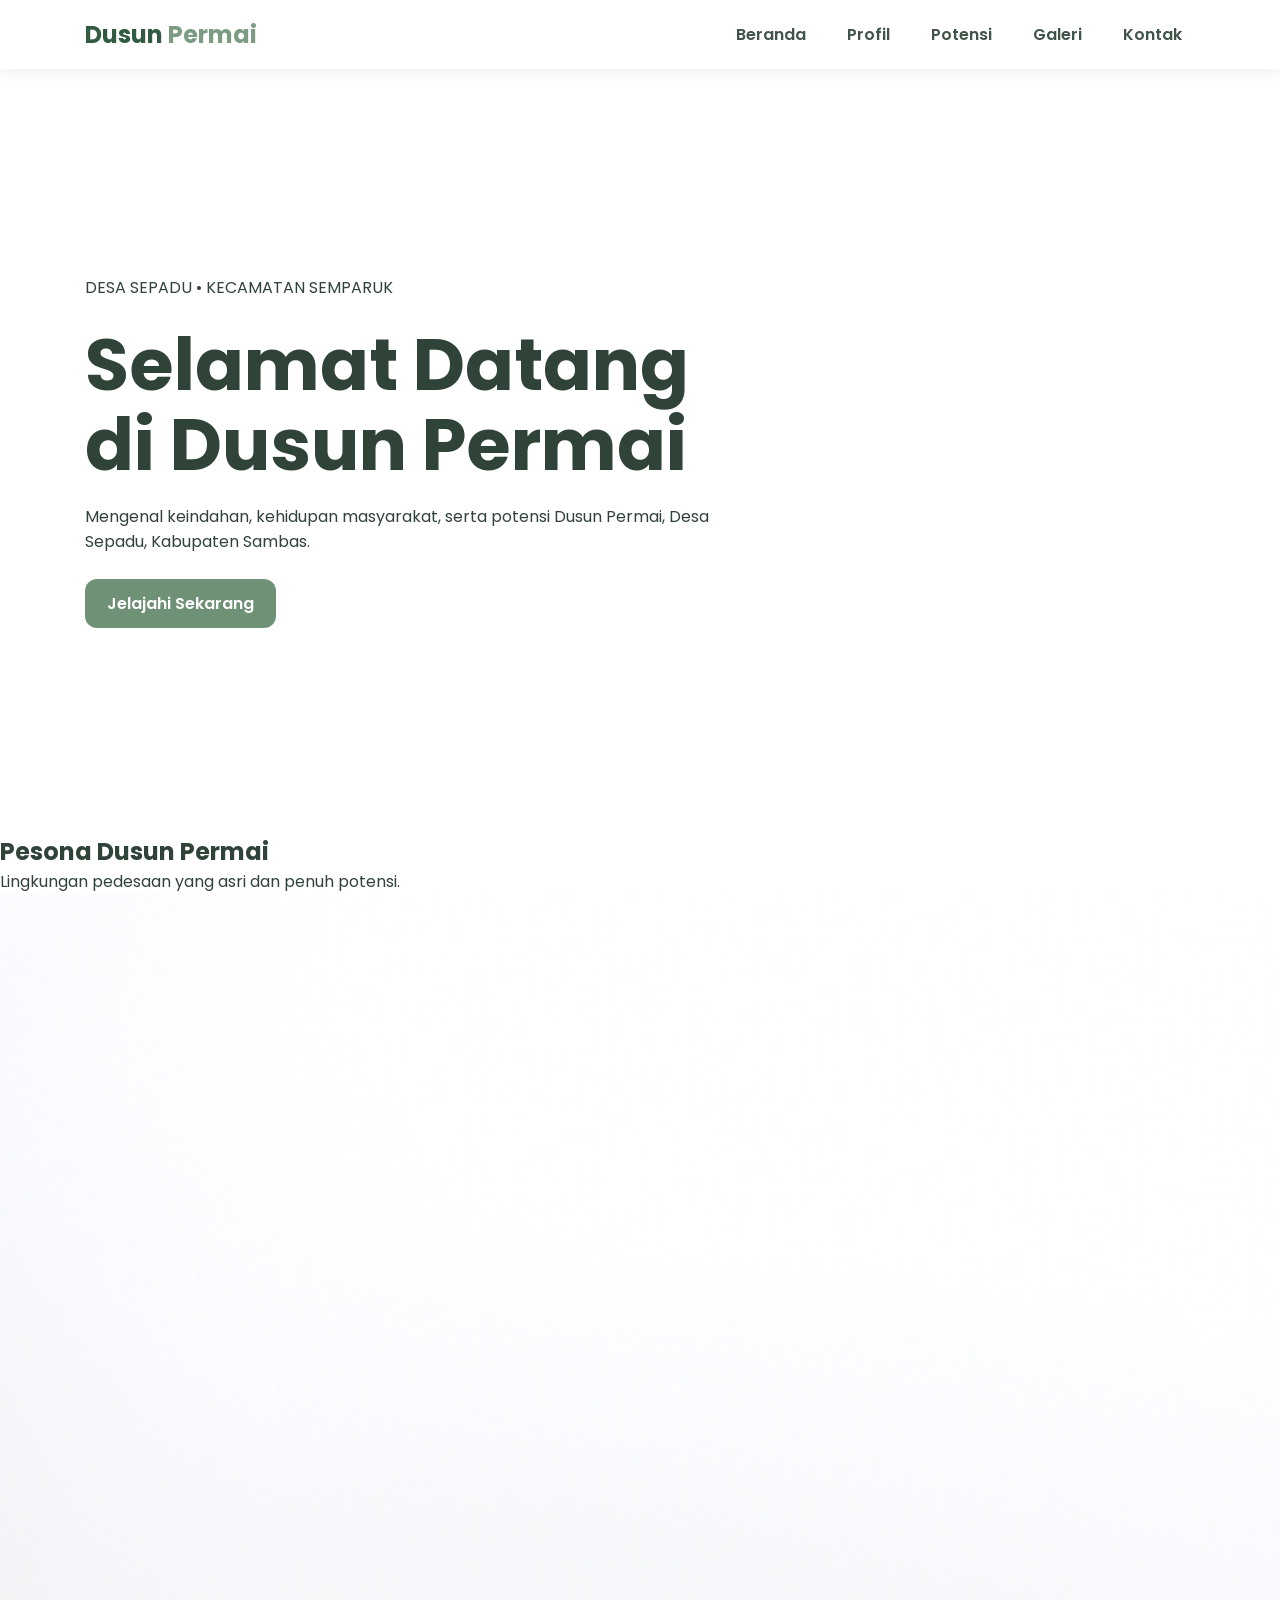
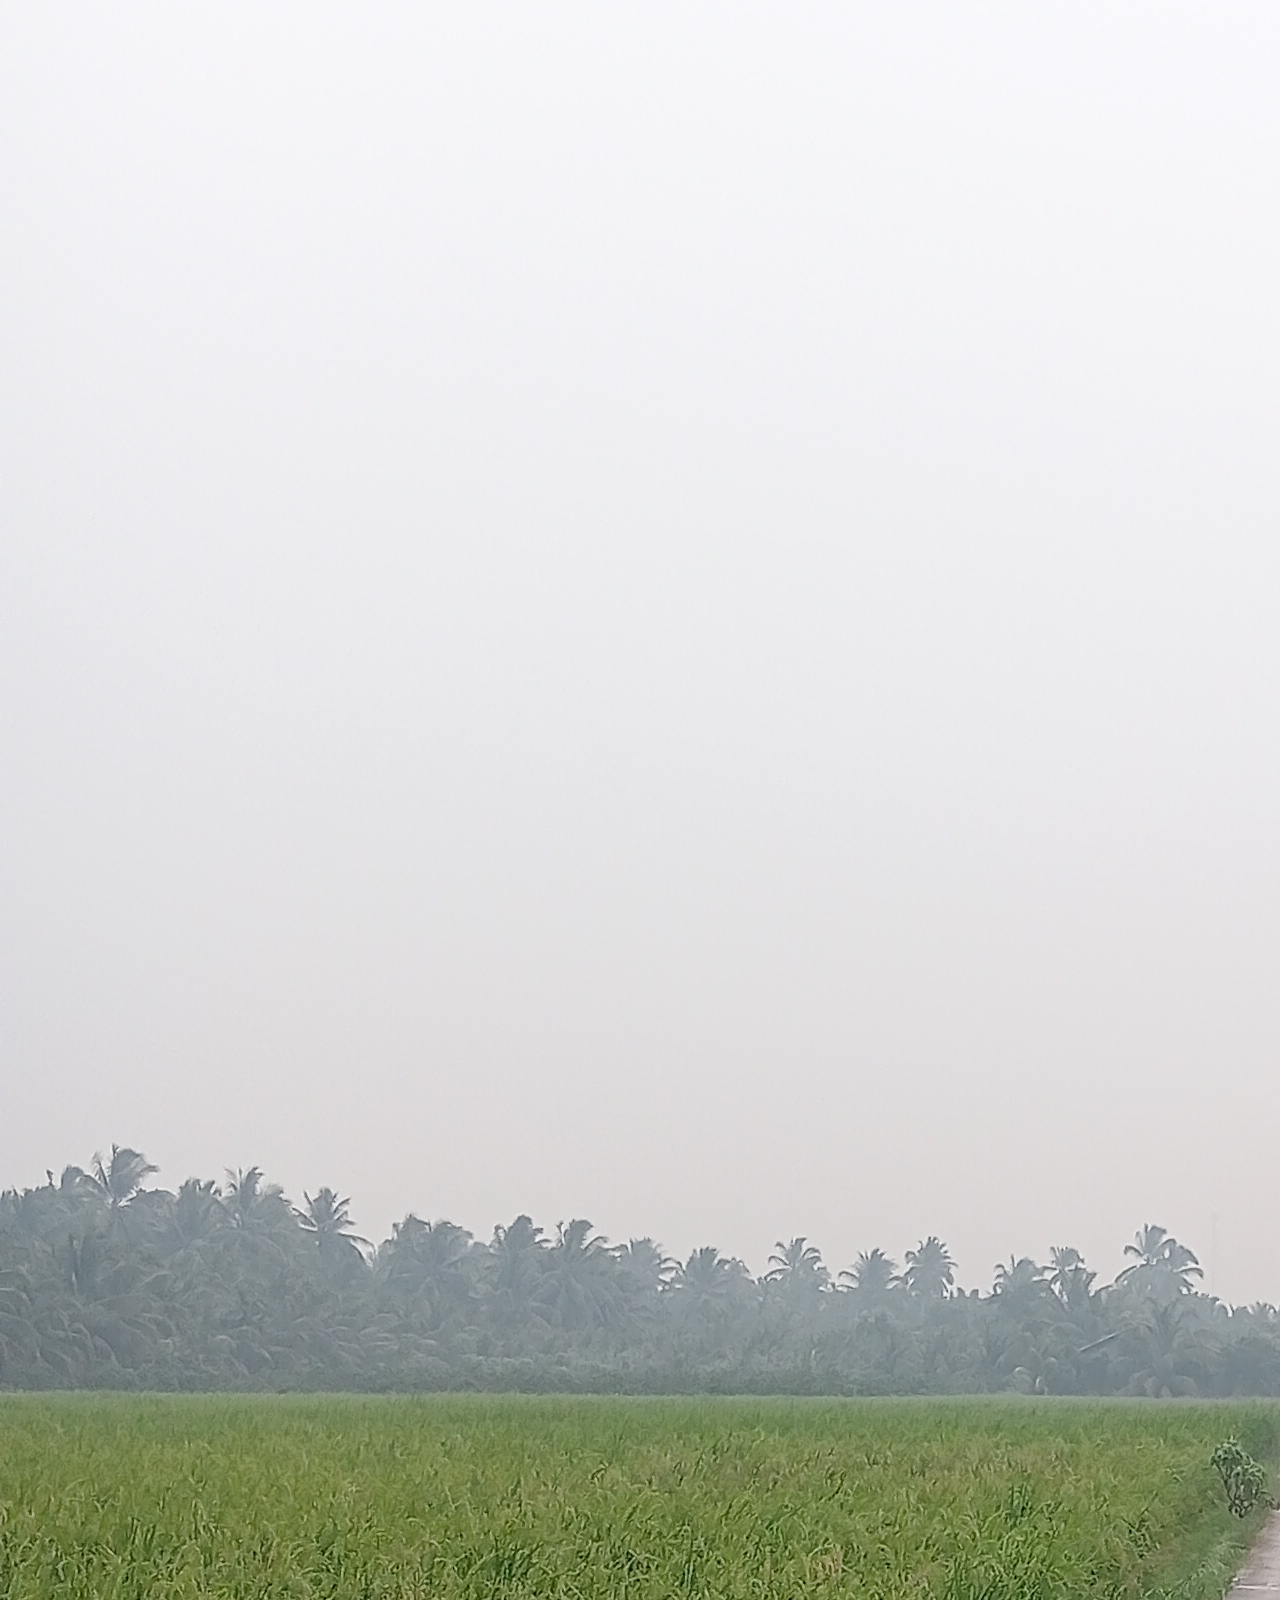
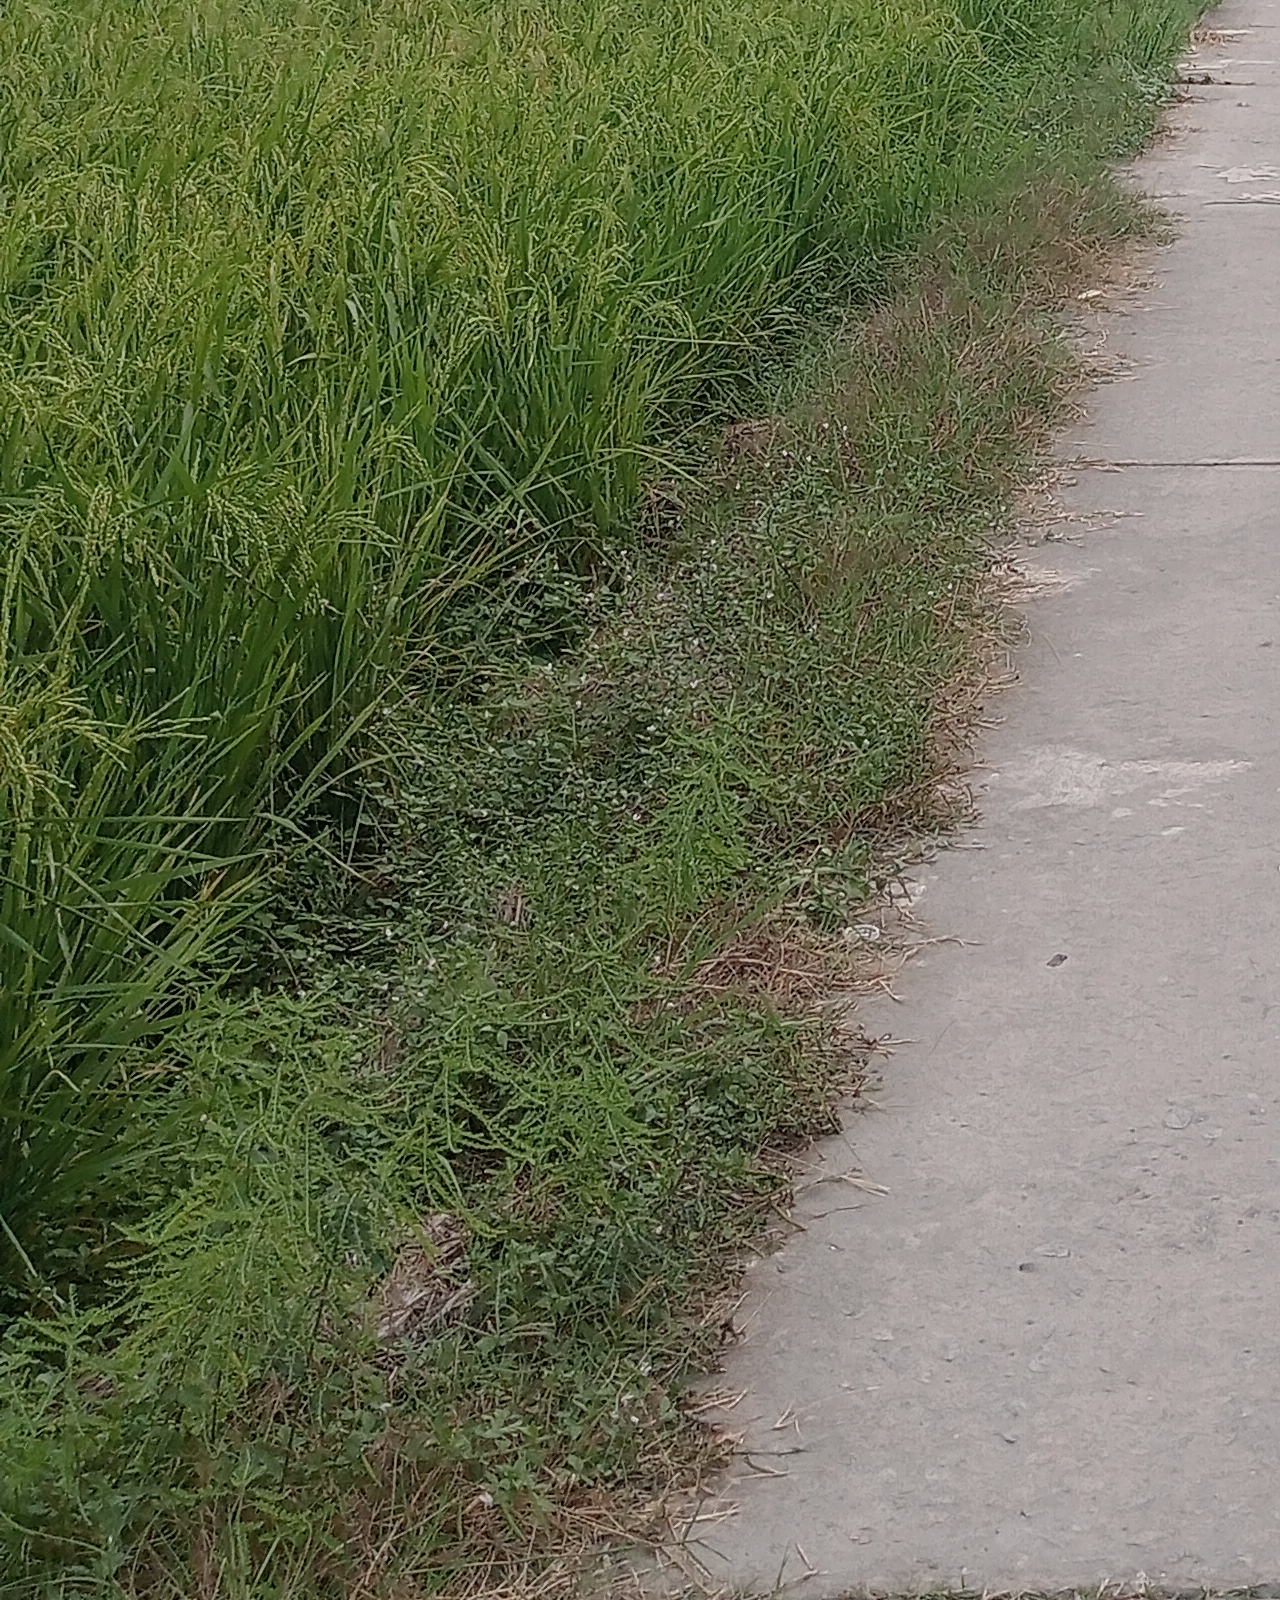
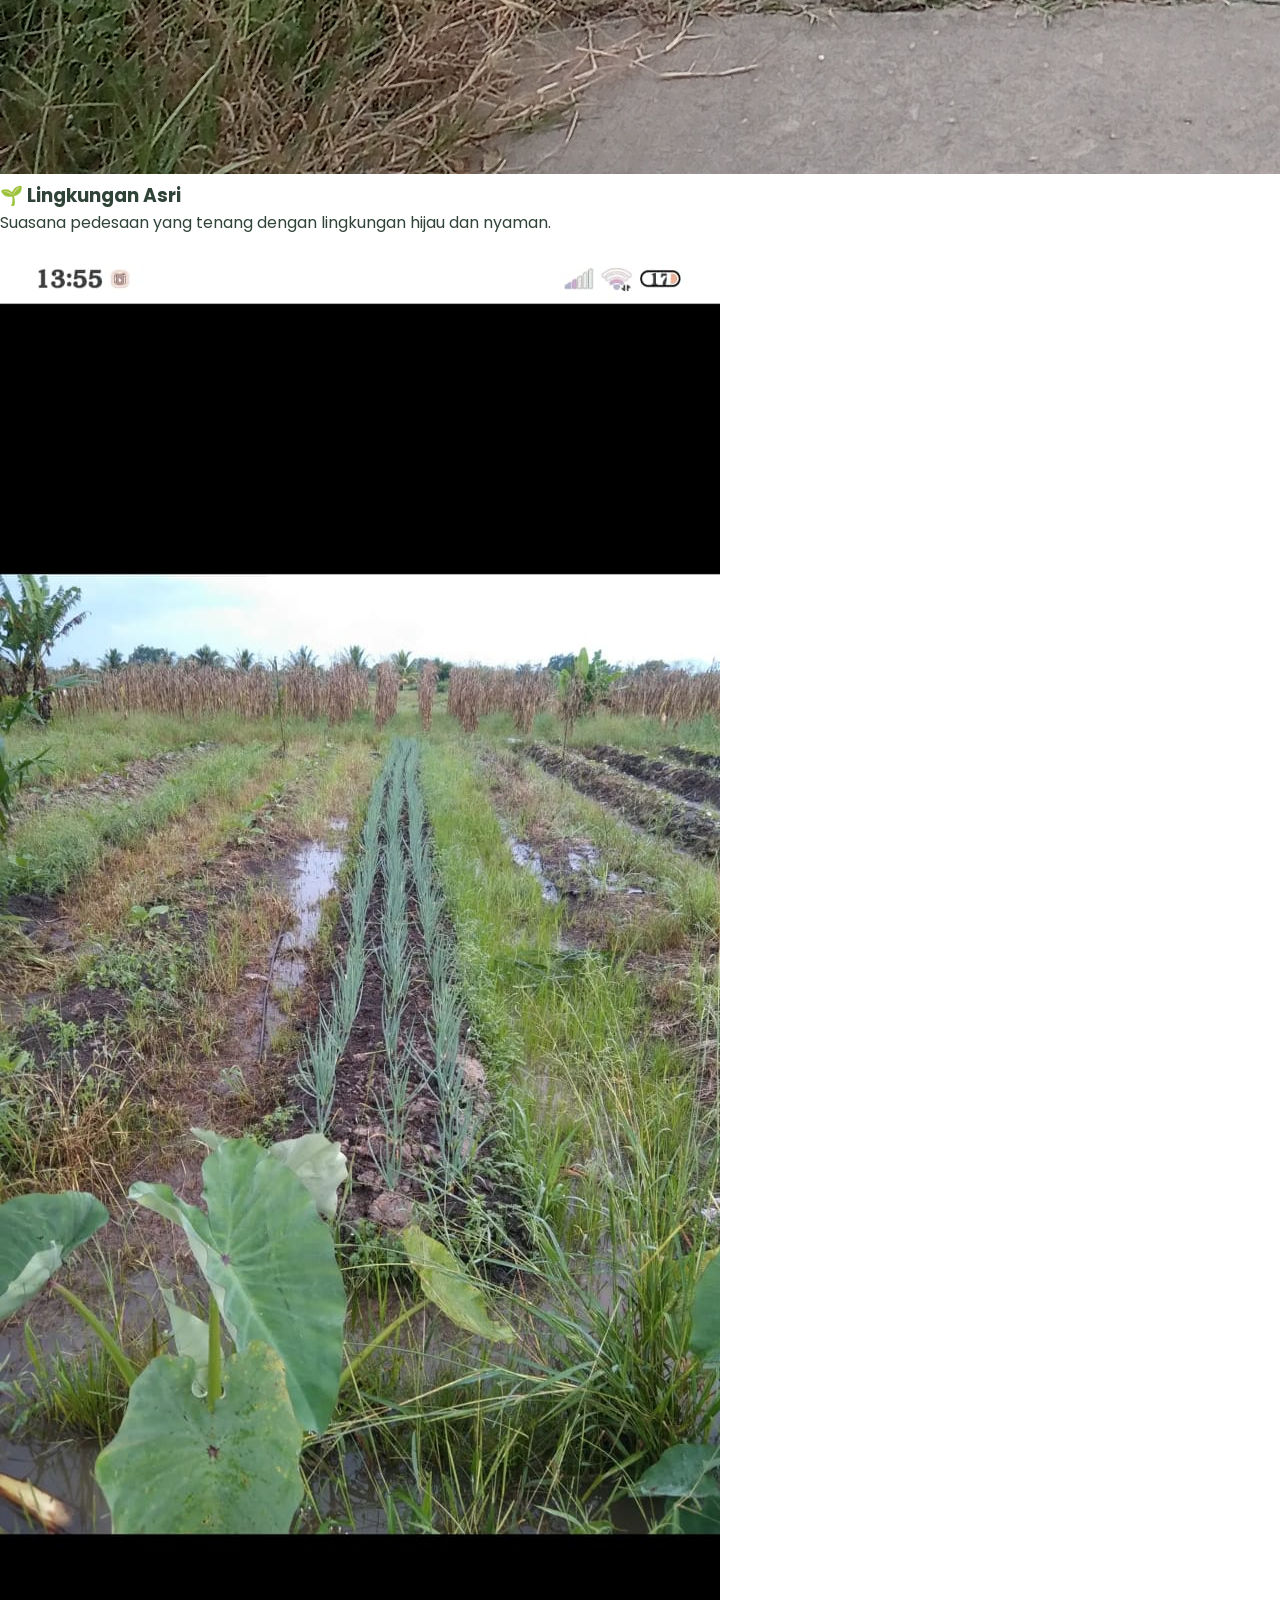
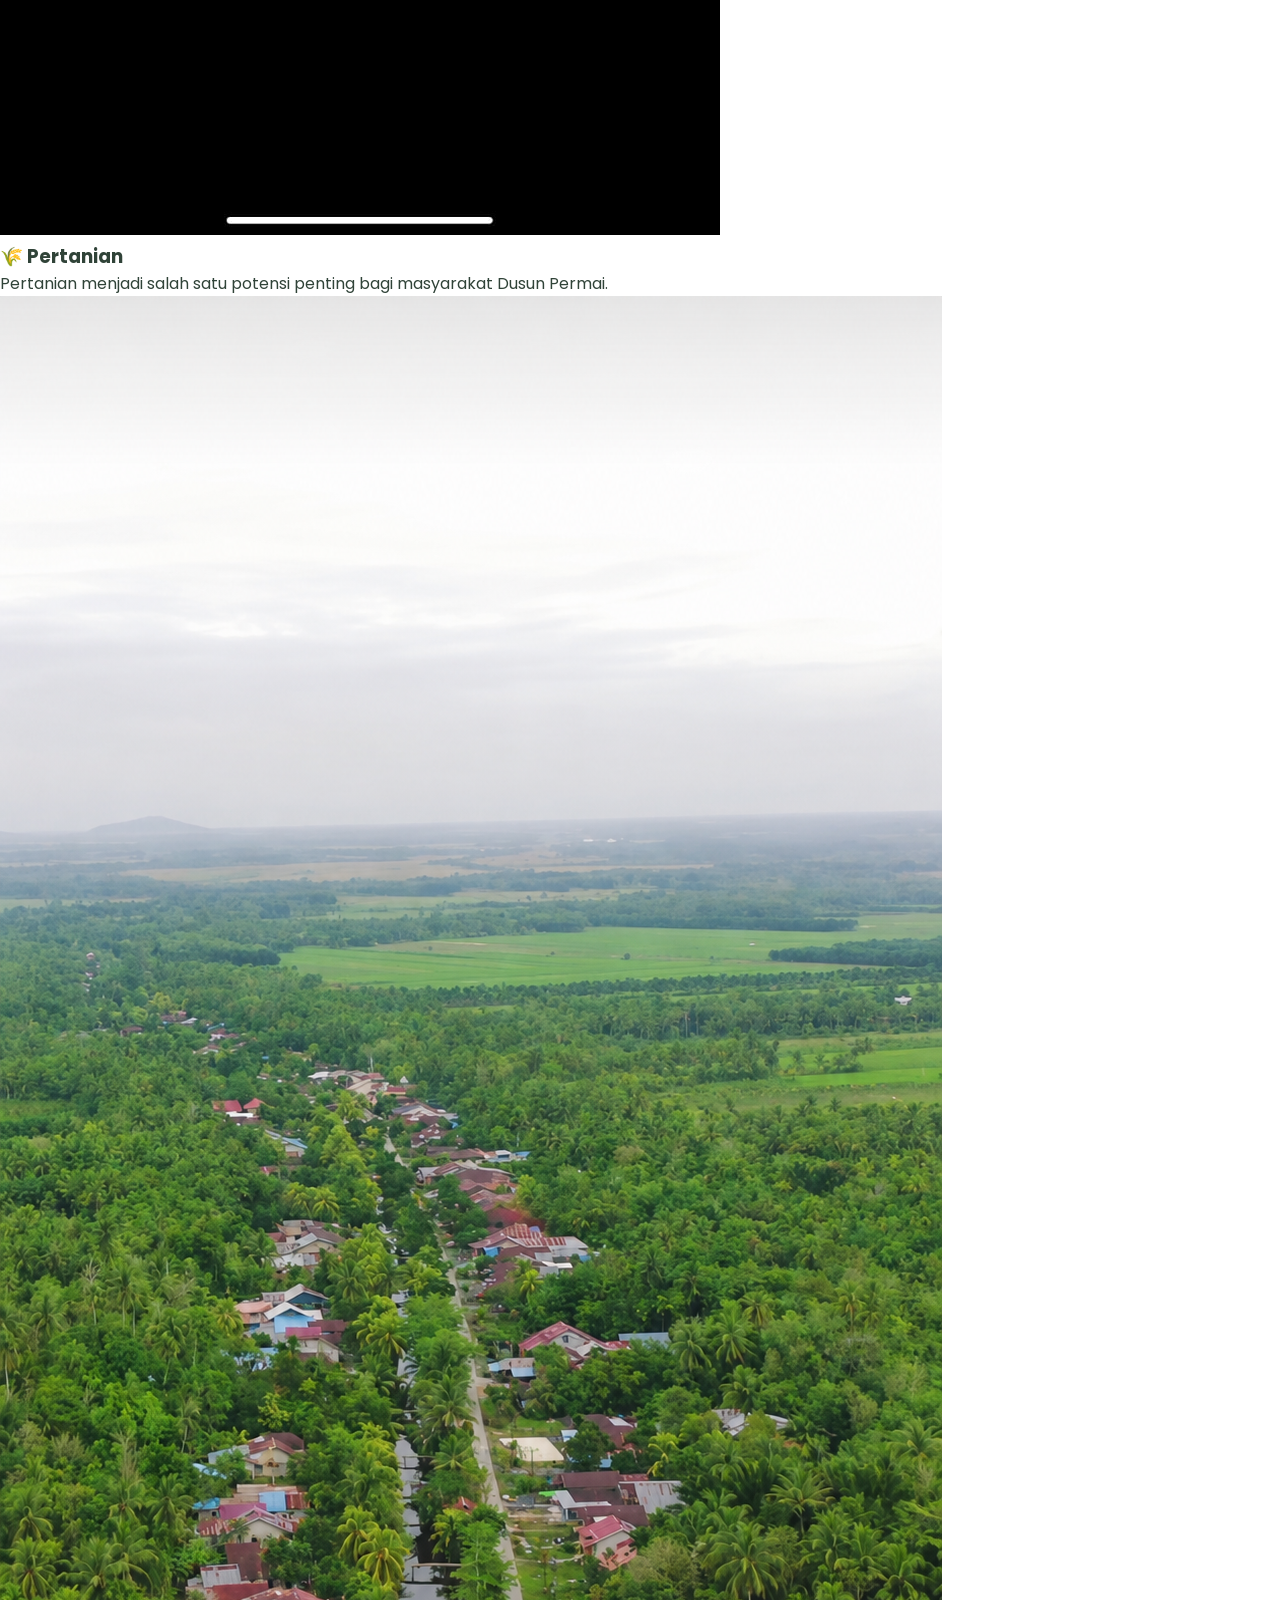
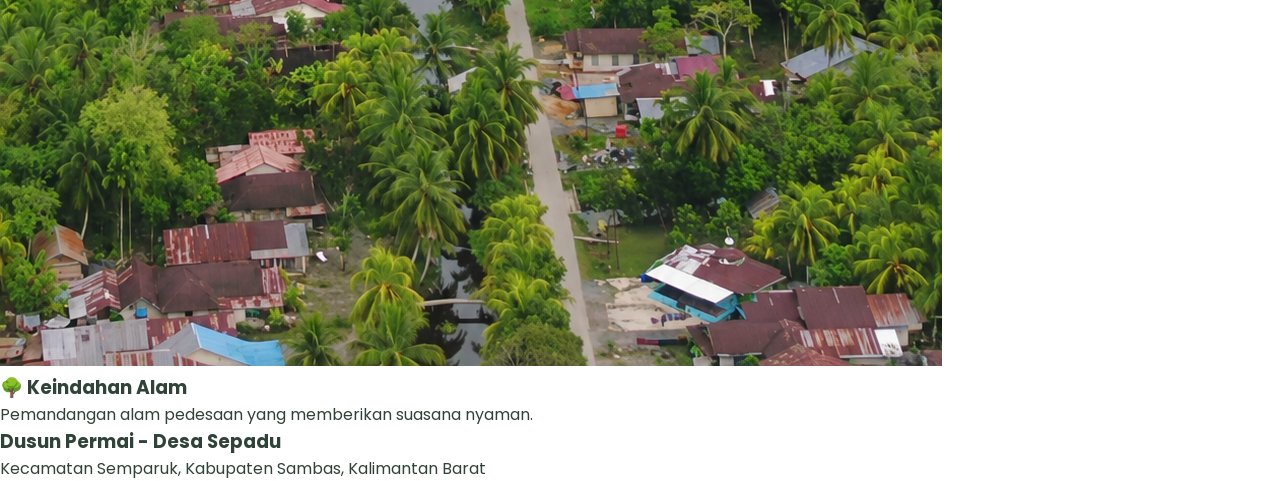
==== commit 97401e41: "Update index.html" ====
--- a/index.html
+++ b/index.html
@@ -87,649 +87,4 @@
 
 </body>
 </html>
-<!DOCTYPE html>
-<html lang="id">
-<head>
-<meta charset="UTF-8">
-<meta name="viewport" content="width=device-width, initial-scale=1.0">
-<title>Admin Panel Desa</title>
-
-<style>
-@import url('https://fonts.googleapis.com/css2?family=Poppins:wght@300;400;500;600;700&display=swap');
-
-*{
-    margin:0;
-    padding:0;
-    box-sizing:border-box;
-}
-
-body{
-    font-family:'Poppins',sans-serif;
-    background:#f4f7f4;
-    color:#304338;
-}
-
-/* SIDEBAR */
-.sidebar{
-    position:fixed;
-    left:0;
-    top:0;
-    width:240px;
-    height:100vh;
-    background:#304f3b;
-    padding:25px 15px;
-    color:white;
-}
-
-.sidebar h2{
-    text-align:center;
-    margin-bottom:30px;
-}
-
-.sidebar button{
-    width:100%;
-    padding:13px;
-    margin-bottom:10px;
-    border:0;
-    border-radius:9px;
-    background:transparent;
-    color:white;
-    text-align:left;
-    font-family:inherit;
-    cursor:pointer;
-}
-
-.sidebar button:hover{
-    background:#496b53;
-}
-
-.logout{
-    margin-top:30px;
-    background:#a84b4b !important;
-}
-
-/* CONTENT */
-.content{
-    margin-left:240px;
-    padding:35px;
-}
-
-.page{
-    display:none;
-}
-
-.page.active{
-    display:block;
-}
-
-/* CARD */
-.cards{
-    display:grid;
-    grid-template-columns:repeat(3,1fr);
-    gap:20px;
-    margin-top:30px;
-}
-
-.card{
-    background:white;
-    padding:25px;
-    border-radius:15px;
-    box-shadow:0 5px 20px rgba(0,0,0,.07);
-}
-
-.card span{
-    font-size:30px;
-}
-
-.card h2{
-    color:#527a5d;
-    font-size:35px;
-    margin-top:8px;
-}
-
-/* FORM */
-.form{
-    background:white;
-    padding:25px;
-    margin-top:25px;
-    border-radius:15px;
-    box-shadow:0 5px 20px rgba(0,0,0,.06);
-}
-
-.form input,
-.form textarea{
-    width:100%;
-    padding:13px;
-    margin:8px 0 15px;
-    border:1px solid #ddd;
-    border-radius:9px;
-    font-family:inherit;
-}
-
-.form textarea{
-    height:130px;
-    resize:vertical;
-}
-
-.form button{
-    padding:12px 20px;
-    border:0;
-    border-radius:8px;
-    background:#527a5d;
-    color:white;
-    cursor:pointer;
-}
-
-/* BERITA */
-.berita{
-    background:white;
-    padding:20px;
-    margin-top:15px;
-    border-radius:12px;
-}
-
-.hapus{
-    margin-top:12px;
-    padding:8px 15px;
-    border:0;
-    border-radius:7px;
-    background:#b84c4c;
-    color:white;
-    cursor:pointer;
-}
-
-/* GALERI */
-.gallery{
-    display:grid;
-    grid-template-columns:repeat(3,1fr);
-    gap:20px;
-    margin-top:25px;
-}
-
-.foto{
-    background:white;
-    padding:12px;
-    border-radius:12px;
-}
-
-.foto img{
-    width:100%;
-    height:180px;
-    object-fit:cover;
-    border-radius:8px;
-}
-
-.foto h4{
-    margin:10px 0;
-}
-
-/* RESPONSIVE */
-@media(max-width:800px){
-
-    .sidebar{
-        width:190px;
-    }
-
-    .content{
-        margin-left:190px;
-    }
-
-    .cards{
-        grid-template-columns:1fr;
-    }
-
-    .gallery{
-        grid-template-columns:1fr;
-    }
-}
-
-@media(max-width:600px){
-
-    .sidebar{
-        position:relative;
-        width:100%;
-        height:auto;
-    }
-
-    .sidebar button{
-        display:inline-block;
-        width:auto;
-    }
-
-    .content{
-        margin-left:0;
-        padding:20px;
-    }
-}
-</style>
-</head>
-
-<body>
-
-<!-- SIDEBAR -->
-<aside class="sidebar">
-
-    <h2>🌿 ADMIN DESA</h2>
-
-    <button onclick="buka('dashboard')">
-        📊 Dashboard
-    </button>
-
-    <button onclick="buka('berita')">
-        📰 Berita
-    </button>
-
-    <button onclick="buka('galeri')">
-        🖼️ Galeri
-    </button>
-
-    <button onclick="buka('desa')">
-        🏡 Data Desa
-    </button>
-
-    <button class="logout" onclick="logout()">
-        🚪 Keluar
-    </button>
-
-</aside>
-
-
-<!-- CONTENT -->
-<main class="content">
-
-    <!-- DASHBOARD -->
-    <section id="dashboard" class="page active">
-
-        <h1>Dashboard Admin</h1>
-        <p>Selamat datang di halaman administrator desa.</p>
-
-        <div class="cards">
-
-            <div class="card">
-                <span>📰</span>
-                <h3>Berita</h3>
-                <h2 id="totalBerita">0</h2>
-            </div>
-
-            <div class="card">
-                <span>🖼️</span>
-                <h3>Galeri</h3>
-                <h2 id="totalGaleri">0</h2>
-            </div>
-
-            <div class="card">
-                <span>🏡</span>
-                <h3>Data Desa</h3>
-                <h2>1</h2>
-            </div>
-
-        </div>
-
-    </section>
-
-
-    <!-- BERITA -->
-    <section id="berita" class="page">
-
-        <h1>📰 Kelola Berita</h1>
-
-        <div class="form">
-
-            <input
-                type="text"
-                id="judul"
-                placeholder="Judul berita">
-
-            <textarea
-                id="isi"
-                placeholder="Isi berita"></textarea>
-
-            <button onclick="tambahBerita()">
-                + Tambah Berita
-            </button>
-
-        </div>
-
-        <div id="daftarBerita"></div>
-
-    </section>
-
-
-    <!-- GALERI -->
-    <section id="galeri" class="page">
-
-        <h1>🖼️ Kelola Galeri</h1>
-
-        <div class="form">
-
-            <input
-                type="text"
-                id="namaFoto"
-                placeholder="Nama foto">
-
-            <input
-                type="text"
-                id="linkFoto"
-                placeholder="Link URL gambar">
-
-            <button onclick="tambahFoto()">
-                + Tambah Foto
-            </button>
-
-        </div>
-
-        <div id="daftarGaleri" class="gallery"></div>
-
-    </section>
-
-
-    <!-- DATA DESA -->
-    <section id="desa" class="page">
-
-        <h1>🏡 Data Desa</h1>
-
-        <div class="form">
-
-            <label>Nama Desa</label>
-            <input
-                type="text"
-                id="namaDesa"
-                value="Dusun Permai">
-
-            <label>Kecamatan</label>
-            <input
-                type="text"
-                id="kecamatan"
-                value="Semparuk">
-
-            <label>Kabupaten</label>
-            <input
-                type="text"
-                id="kabupaten"
-                value="Sambas">
-
-            <label>Deskripsi</label>
-            <textarea id="deskripsi">Dusun Permai merupakan kawasan pedesaan yang indah, asri dan nyaman.</textarea>
-
-            <button onclick="simpanData()">
-                💾 Simpan Data
-            </button>
-
-            <p id="pesan" style="margin-top:15px;"></p>
-
-        </div>
-
-    </section>
-
-</main>
-
-
-<script>
-
-/* PINDAH HALAMAN */
-
-function buka(id){
-
-    document
-    .querySelectorAll('.page')
-    .forEach(function(page){
-        page.classList.remove('active');
-    });
-
-    document
-    .getElementById(id)
-    .classList.add('active');
-}
-
-
-/* TAMBAH BERITA */
-
-function tambahBerita(){
-
-    let judul =
-        document.getElementById('judul').value;
-
-    let isi =
-        document.getElementById('isi').value;
-
-    if(judul === '' || isi === ''){
-
-        alert('Judul dan isi berita harus diisi!');
-
-        return;
-    }
-
-    let berita =
-        JSON.parse(localStorage.getItem('berita')) || [];
-
-    berita.push({
-        judul:judul,
-        isi:isi
-    });
-
-    localStorage.setItem(
-        'berita',
-        JSON.stringify(berita)
-    );
-
-    document.getElementById('judul').value='';
-    document.getElementById('isi').value='';
-
-    tampilkanBerita();
-}
-
-
-/* TAMPILKAN BERITA */
-
-function tampilkanBerita(){
-
-    let berita =
-        JSON.parse(localStorage.getItem('berita')) || [];
-
-    let box =
-        document.getElementById('daftarBerita');
-
-    box.innerHTML='';
-
-    berita.forEach(function(item,index){
-
-        box.innerHTML += `
-
-        <div class="berita">
-
-            <h3>${item.judul}</h3>
-
-            <p>${item.isi}</p>
-
-            <button
-                class="hapus"
-                onclick="hapusBerita(${index})">
-
-                Hapus
-
-            </button>
-
-        </div>
-
-        `;
-    });
-
-    document.getElementById(
-        'totalBerita'
-    ).innerText=berita.length;
-}
-
-
-/* HAPUS BERITA */
-
-function hapusBerita(index){
-
-    let berita =
-        JSON.parse(localStorage.getItem('berita')) || [];
-
-    berita.splice(index,1);
-
-    localStorage.setItem(
-        'berita',
-        JSON.stringify(berita)
-    );
-
-    tampilkanBerita();
-}
-
-
-/* TAMBAH FOTO */
-
-function tambahFoto(){
-
-    let nama =
-        document.getElementById('namaFoto').value;
-
-    let link =
-        document.getElementById('linkFoto').value;
-
-    if(nama === '' || link === ''){
-
-        alert('Nama dan link foto harus diisi!');
-
-        return;
-    }
-
-    let galeri =
-        JSON.parse(localStorage.getItem('galeri')) || [];
-
-    galeri.push({
-        nama:nama,
-        link:link
-    });
-
-    localStorage.setItem(
-        'galeri',
-        JSON.stringify(galeri)
-    );
-
-    document.getElementById('namaFoto').value='';
-    document.getElementById('linkFoto').value='';
-
-    tampilkanGaleri();
-}
-
-
-/* TAMPILKAN GALERI */
-
-function tampilkanGaleri(){
-
-    let galeri =
-        JSON.parse(localStorage.getItem('galeri')) || [];
-
-    let box =
-        document.getElementById('daftarGaleri');
-
-    box.innerHTML='';
-
-    galeri.forEach(function(item,index){
-
-        box.innerHTML += `
-
-        <div class="foto">
-
-            <img
-                src="${item.link}"
-                alt="${item.nama}">
-
-            <h4>${item.nama}</h4>
-
-            <button
-                class="hapus"
-                onclick="hapusFoto(${index})">
-
-                Hapus
-
-            </button>
-
-        </div>
-
-        `;
-    });
-
-    document.getElementById(
-        'totalGaleri'
-    ).innerText=galeri.length;
-}
-
-
-/* HAPUS FOTO */
-
-function hapusFoto(index){
-
-    let galeri =
-        JSON.parse(localStorage.getItem('galeri')) || [];
-
-    galeri.splice(index,1);
-
-    localStorage.setItem(
-        'galeri',
-        JSON.stringify(galeri)
-    );
-
-    tampilkanGaleri();
-}
-
-
-/* SIMPAN DATA DESA */
-
-function simpanData(){
-
-    let data={
-
-        desa:
-        document.getElementById('namaDesa').value,
-
-        kecamatan:
-        document.getElementById('kecamatan').value,
-
-        kabupaten:
-        document.getElementById('kabupaten').value,
-
-        deskripsi:
-        document.getElementById('deskripsi').value
-    };
-
-    localStorage.setItem(
-        'dataDesa',
-        JSON.stringify(data)
-    );
-
-    document.getElementById(
-        'pesan'
-    ).innerHTML =
-    '✅ Data desa berhasil disimpan!';
-}
-
-
-/* LOGOUT */
-
-function logout(){
-
-    if(confirm('Apakah kamu yakin ingin keluar?')){
-
-        window.location.href='index.html';
-
-    }
-}
-
-
-/* JALANKAN SAAT DIBUKA */
-
-window.onload=function(){
-
-    tampilkanBerita();
-
-    tampilkanGaleri();
-
-};
-
-</script>
-
-</body>
-    </html>
+                    
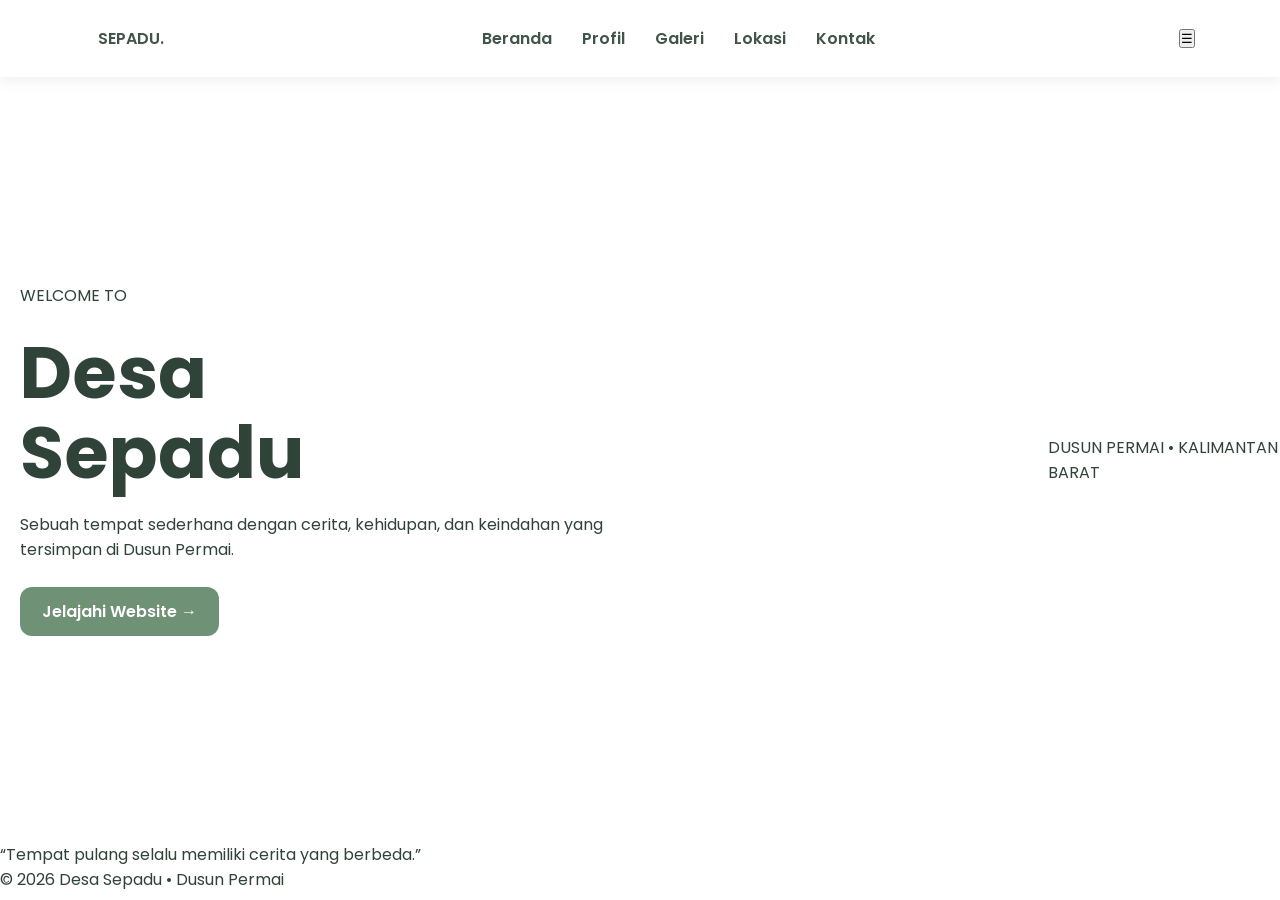
==== commit 08155660: "Update index.html" ====
--- a/index.html
+++ b/index.html
@@ -3,88 +3,65 @@
 <head>
     <meta charset="UTF-8">
     <meta name="viewport" content="width=device-width, initial-scale=1.0">
-    <title>Dusun Permai | Desa Sepadu</title>
+    <title>Sepadu • Dusun Permai</title>
     <link rel="stylesheet" href="style.css">
+    <link href="https://fonts.googleapis.com/css2?family=Cormorant+Garamond:wght@500;600;700&family=Poppins:wght@300;400;500;600&display=swap" rel="stylesheet">
 </head>
 
 <body>
 
 <header>
-    <nav>
-        <h2>Dusun <span>Permai</span></h2>
+    <nav class="navbar">
+        <a href="index.html" class="logo">SEPADU<span>.</span></a>
 
-        <ul>
-            <li><a href="index.html">Beranda</a></li>
-            <li><a href="profil.html">Profil</a></li>
-            <li><a href="potensi.html">Potensi</a></li>
-            <li><a href="galeri.html">Galeri</a></li>
-            <li><a href="kontak.html">Kontak</a></li>
-        </ul>
+        <div class="nav-links">
+            <a class="active" href="index.html">Beranda</a>
+            <a href="profil.html">Profil</a>
+            <a href="galeri.html">Galeri</a>
+            <a href="lokasi.html">Lokasi</a>
+            <a href="kontak.html">Kontak</a>
+        </div>
+
+        <button class="menu-btn" onclick="toggleMenu()">☰</button>
     </nav>
 </header>
 
-<section class="hero">
+<main class="hero">
+
     <div class="hero-content">
-        <p>DESA SEPADU • KECAMATAN SEMPARUK</p>
+        <p class="small-title">WELCOME TO</p>
 
-        <h1>Selamat Datang<br>
-        di Dusun Permai</h1>
+        <h1>
+            Desa<br>
+            <span>Sepadu</span>
+        </h1>
 
-        <p>
-            Mengenal keindahan, kehidupan masyarakat,
-            serta potensi Dusun Permai, Desa Sepadu,
-            Kabupaten Sambas.
+        <p class="description">
+            Sebuah tempat sederhana dengan cerita,
+            kehidupan, dan keindahan yang tersimpan
+            di Dusun Permai.
         </p>
 
-        <a href="profil.html" class="btn">Jelajahi Sekarang</a>
-    </div>
-</section>
-
-<section class="section">
-    <div class="title">
-        <h2>Pesona Dusun Permai</h2>
-        <p>Lingkungan pedesaan yang asri dan penuh potensi.</p>
+        <a href="profil.html" class="btn">
+            Jelajahi Website →
+        </a>
     </div>
 
-    <div class="cards">
+    <div class="hero-decoration">
+        <div class="circle"></div>
+        <div class="vertical-text">DUSUN PERMAI • KALIMANTAN BARAT</div>
+    </div>
 
-        <div class="card">
-            <img src="IMG20260829140550.jpg">
-            <h3>🌱 Lingkungan Asri</h3>
-            <p>
-                Suasana pedesaan yang tenang dengan
-                lingkungan hijau dan nyaman.
-            </p>
-        </div>
+</main>
 
-        <div class="card">
-            <img src="IMG-20260902-WA0104.jpg">
-            <h3>🌾 Pertanian</h3>
-            <p>
-                Pertanian menjadi salah satu potensi
-                penting bagi masyarakat Dusun Permai.
-            </p>
-        </div>
-
-        <div class="card">
-            <img src="file_000000004e2881f5bd64ad4108eb7984.png">
-            <h3>🌳 Keindahan Alam</h3>
-            <p>
-                Pemandangan alam pedesaan yang
-                memberikan suasana nyaman.
-            </p>
-        </div>
-
-    </div>
+<section class="quote-section">
+    <p>“Tempat pulang selalu memiliki cerita yang berbeda.”</p>
 </section>
 
 <footer>
-    <h3>Dusun Permai - Desa Sepadu</h3>
-    <p>Kecamatan Semparuk, Kabupaten Sambas, Kalimantan Barat</p>
+    <p>© 2026 Desa Sepadu • Dusun Permai</p>
 </footer>
 
 <script src="script.js"></script>
-
 </body>
 </html>
-                    
